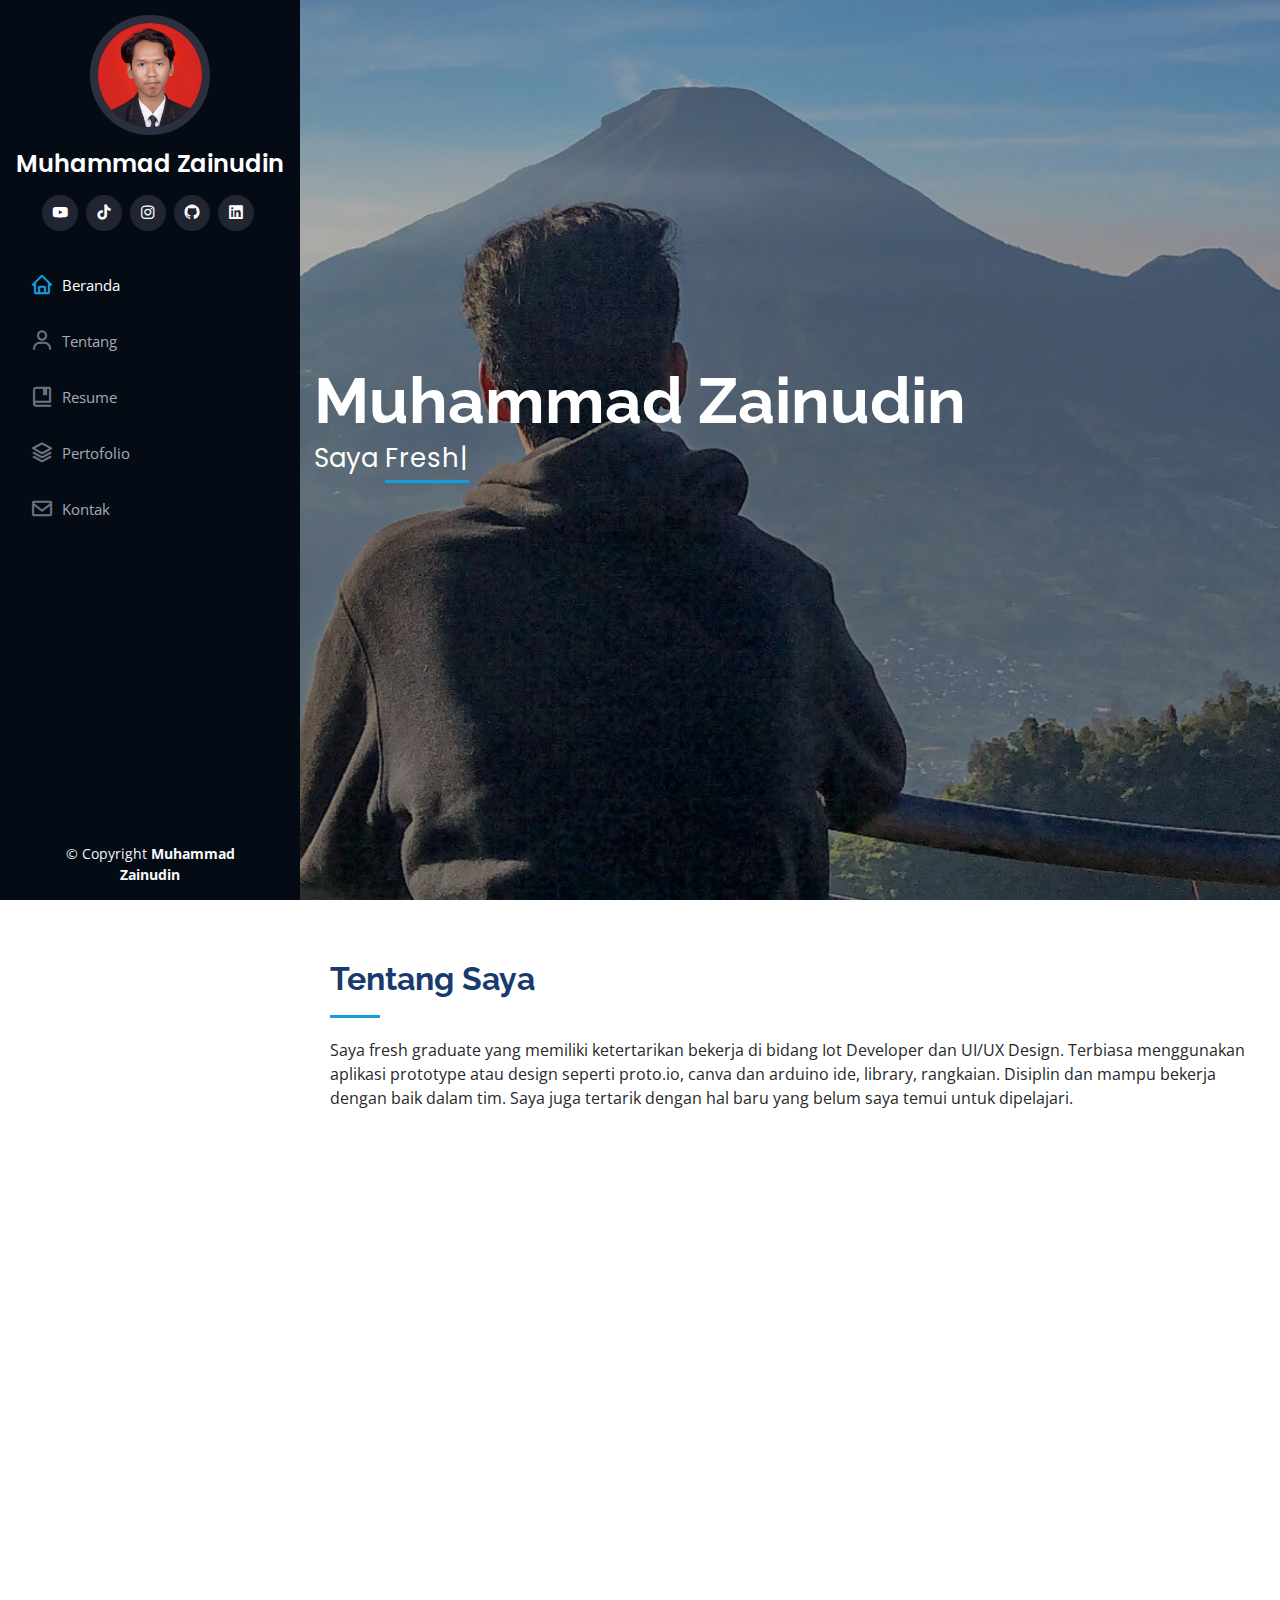
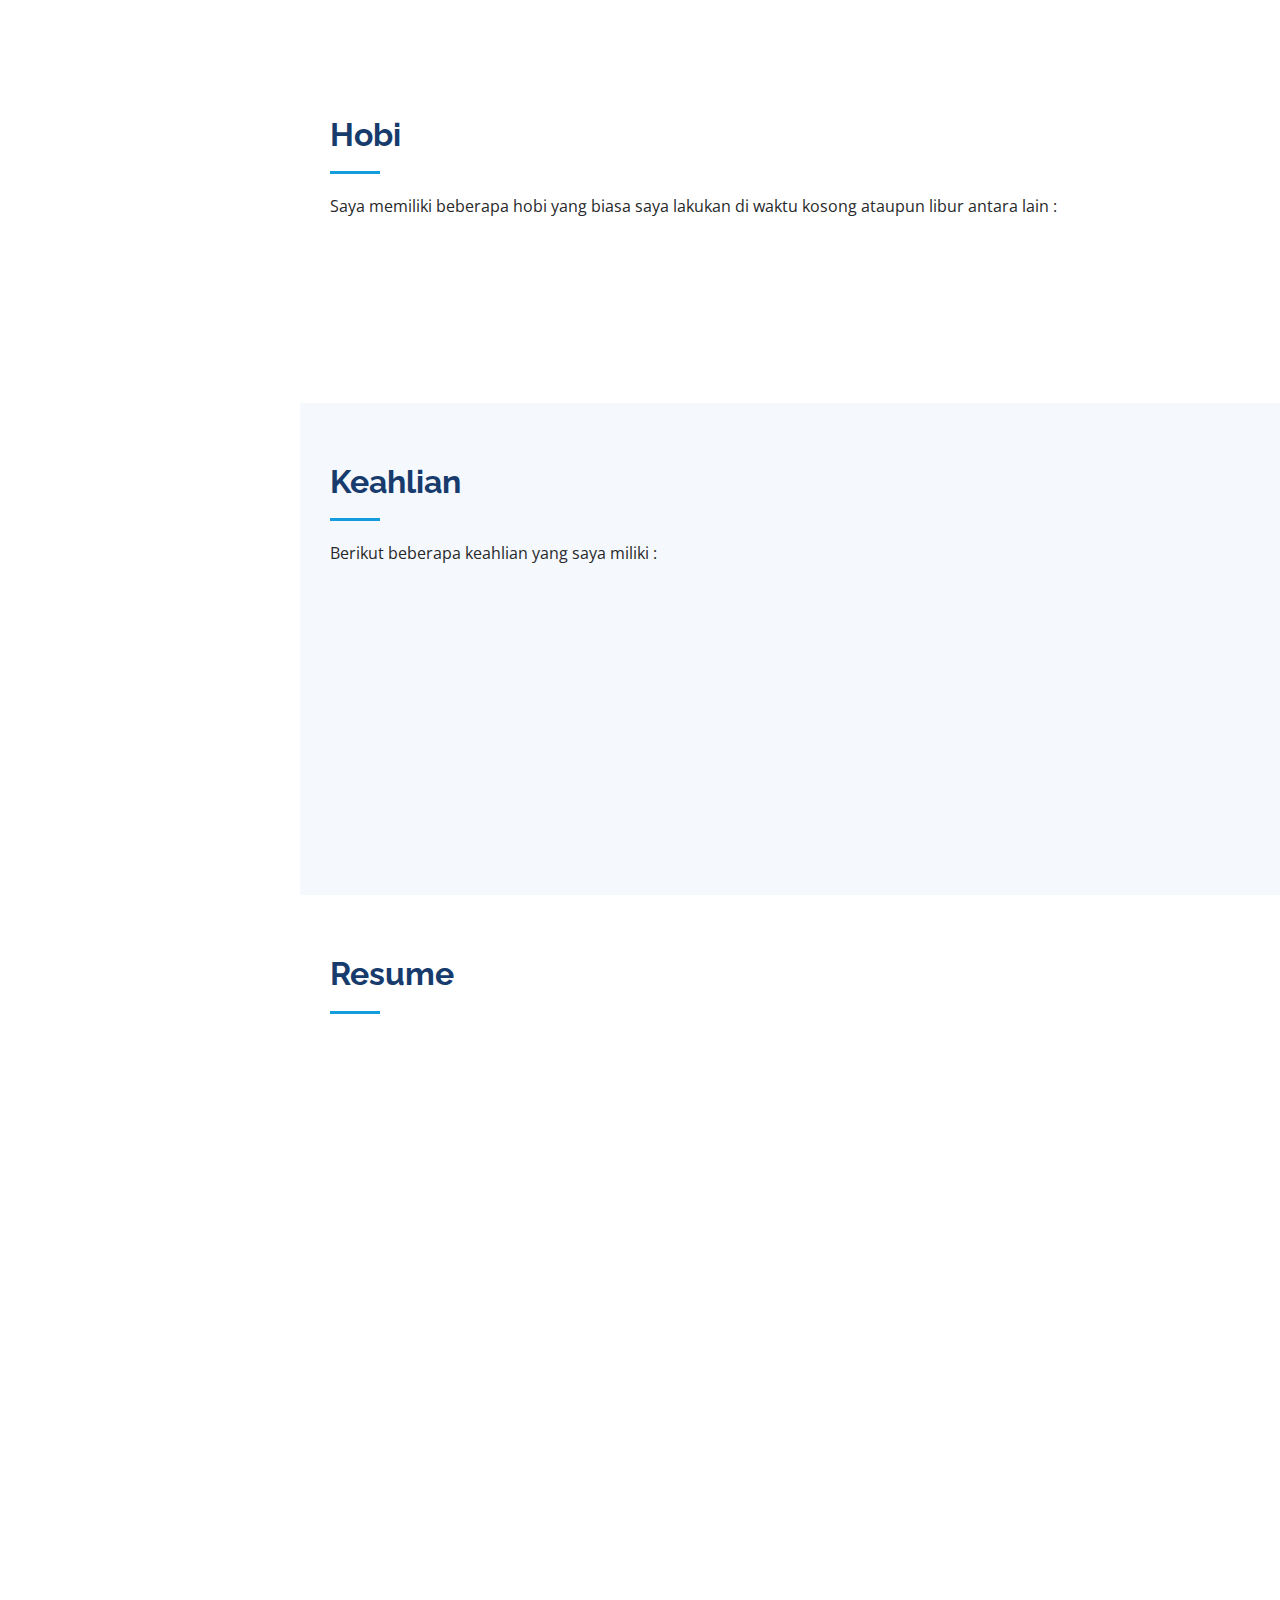
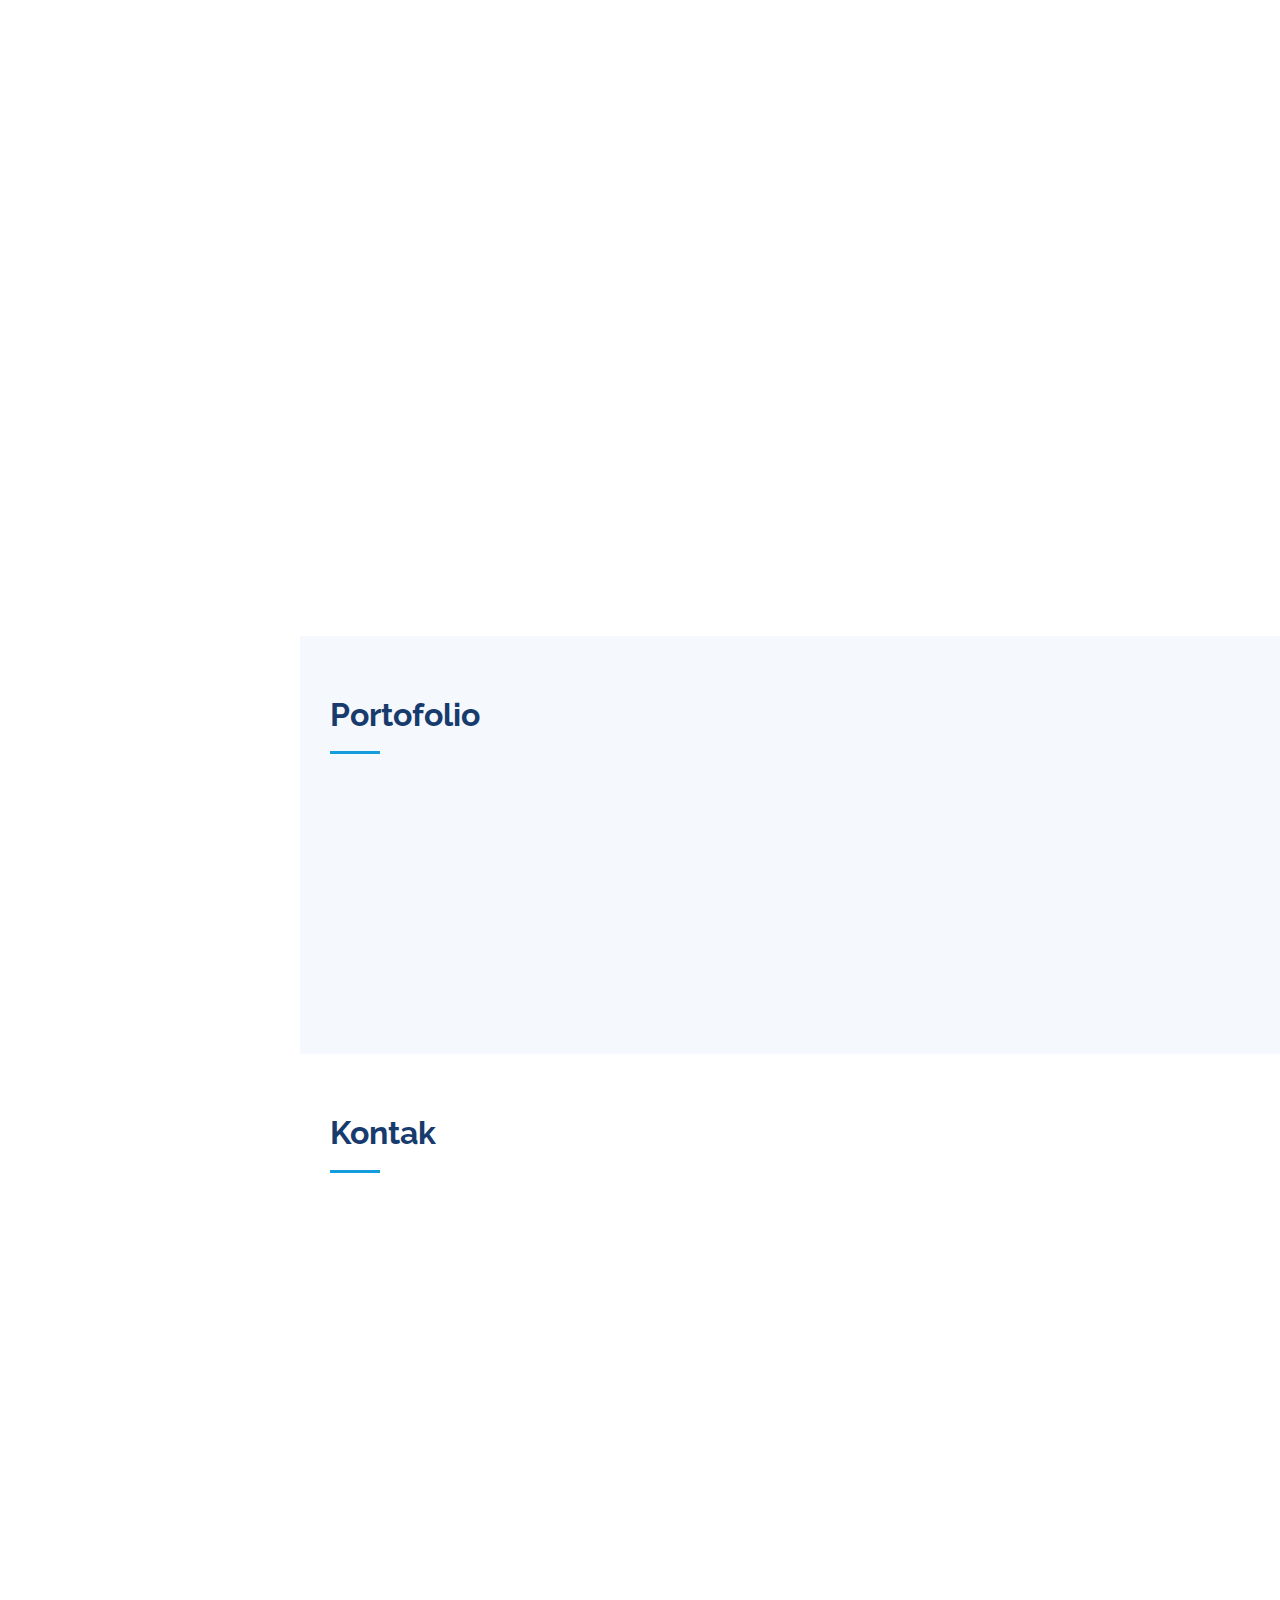
==== index.html @ f5af0e7b "Memperbaiki Typo" ====
<!DOCTYPE html>
<html lang="en">
  <head>
    <meta charset="utf-8" />
    <meta content="width=device-width, initial-scale=1.0" name="viewport" />

    <title>Curriculum Vitae</title>
    <meta content="" name="description" />
    <meta content="" name="keywords" />

    <!-- Favicons -->
    <link rel="shortcut icon" type=" assets/img/png " href=" assets/img/baru.png " style="max-height: 200px; max-width: 200px;"/>
    <link href="assets/img/baru.png" rel="baru" />

    <!-- Google Fonts -->
    <link href="https://fonts.googleapis.com/css?family=Open+Sans:300,300i,400,400i,600,600i,700,700i|Raleway:300,300i,400,400i,500,500i,600,600i,700,700i|Poppins:300,300i,400,400i,500,500i,600,600i,700,700i" rel="stylesheet" />

    <!-- Vendor CSS Files -->
    <link href="assets/vendor/aos/aos.css" rel="stylesheet" />
    <link href="assets/vendor/bootstrap/css/bootstrap.min.css" rel="stylesheet" />
    <link href="assets/vendor/bootstrap-icons/bootstrap-icons.css" rel="stylesheet" />
    <link href="assets/vendor/boxicons/css/boxicons.min.css" rel="stylesheet" />
    <link href="assets/vendor/glightbox/css/glightbox.min.css" rel="stylesheet" />
    <link href="assets/vendor/swiper/swiper-bundle.min.css" rel="stylesheet" />

    <!-- Template Main CSS File -->
    <link href="assets/css/style.css" rel="stylesheet" />

    <!-- =======================================================
  * Template Name: iPortfolio
  * Updated: Jul 27 2023 with Bootstrap v5.3.1
  * Template URL: https://bootstrapmade.com/iportfolio-bootstrap-portfolio-websites-template/
  * Author: BootstrapMade.com
  * License: https://bootstrapmade.com/license/
  ======================================================== -->
  </head>

  <body>
    <!-- ======= Mobile nav toggle button ======= -->
    <i class="bi bi-list mobile-nav-toggle d-xl-none"></i>

    <!-- ======= Header ======= -->
    <header id="header">
      <div class="d-flex flex-column">
        <div class="profile">
          <img src="assets/img/Pas.jpg" alt="" class="img-fluid rounded-circle" />
          <h1 class="text-light fs-4"><a href="index.html">Muhammad Zainudin</a></h1>
          <div class="social-links mt-3 text-center">
            <a href="https://www.youtube.com/NodiOfficial"class="youtube"><i class='bx bxl-youtube' ></i></a>
            <a href="https://www.tiktok.com/@zainudin_nd" class="tiktok"><i class='bx bxl-tiktok' ></i></a>
            <a href="https://www.instagram.com/muhzai322" class="instagram"><i class='bx bxl-instagram' ></i></a>
            <a href="https://www.github.com/zainudin322" class="github"><i class='bx bxl-github' ></i></a>
            <a href="https://www.linkedin.com/in/muhammad-zainudin-221974223" class="linkedin"><i class='bx bxl-linkedin-square'></i></a>
          </div>
        </div>

        <nav id="navbar" class="nav-menu navbar">
          <ul>
            <li>
              <a href="#hero" class="nav-link scrollto active"><i class="bx bx-home"></i> <span>Beranda</span></a>
            </li>
            <li>
              <a href="#about" class="nav-link scrollto"><i class="bx bx-user"></i> <span>Tentang</span></a>
            </li>
            <li>
              <a href="#resume" class="nav-link scrollto"><i class='bx bx-book-bookmark'></i> <span>Resume</span></a>
            </li>
            <li>
              <a href="#portfolio" class="nav-link scrollto"><i class='bx bx-layer'></i><span>Pertofolio</span></a>
            </li>
            <li>
              <a href="#contact" class="nav-link scrollto"><i class="bx bx-envelope"></i> <span>Kontak</span></a>
            </li>
          </ul>
        </nav>
        <!-- .nav-menu -->
      </div>
    </header>
    <!-- End Header -->

    <!-- ======= Hero Section ======= -->
    <section id="hero" class="d-flex flex-column justify-content-center align-items-center">
      <div class="hero-container" data-aos="fade-in">
        <h1>Muhammad Zainudin</h1>
        <p>Saya <span class="typed" data-typed-items="Fresh Graduate, Informatics Engineering, UI/UX Design, Front End Developer, IoT Developer"></span></p>
      </div>
    </section>
    <!-- End Hero -->

    <main id="main">
      <!-- ======= About Section ======= -->
      <section id="about" class="about">
        <div class="container">
          <div class="section-title">
            <h2>Tentang Saya</h2>
            <p class="justify">
              Saya fresh graduate yang memiliki ketertarikan bekerja di bidang Iot Developer dan UI/UX Design. Terbiasa menggunakan aplikasi prototype atau design seperti proto.io, canva dan arduino ide, library, rangkaian. Disiplin dan
              mampu bekerja dengan baik dalam tim. Saya juga tertarik dengan hal baru yang belum saya temui untuk dipelajari.
            </p>
          </div>

          <div class="row">
            <div class="col-lg-4" data-aos="fade-right">
              <img src="assets/img/Pas.jpg" class="img-fluid" alt="" />
            </div>
            <div class="col-lg-8 pt-4 pt-lg-0 content" data-aos="fade-left">
              <h3>Informatics Engineering</h3>
              <p class="justify">Berikut biodata diri singkat saya :</p>
              <div class="row">
                <div class="col-lg-s">
                  <ul>
                    <li><i class="bi bi-chevron-right"></i> <strong>Tanggal Lahir:</strong> <span>11 Maret 1999</span></li>
                    <li><i class="bi bi-chevron-right"></i> <strong>No. Hp:</strong> <span>081386716108</span></li>
                    <li><i class="bi bi-chevron-right"></i> <strong>Alamat:</strong> <span>Jl. Raya Narogong Kec Bantargebang</span></li>
                    <li><i class="bi bi-chevron-right"></i> <strong>Kota:</strong> <span>Kota Bekasi, Jawa Barat</span></li>
                  </ul>
                </div>
                <div class="col-lg-6">
                  <ul>
                    <li><i class="bi bi-chevron-right"></i> <strong>Umur:</strong> <span>24</span></li>
                    <li><i class="bi bi-chevron-right"></i> <strong>Pendidikan:</strong> <span>Teknik Informatika, S1</span></li>
                    <li><i class="bi bi-chevron-right"></i> <strong>Email:</strong> <span>zainudin655@gmail.com</span></li>
                    <li><i class="bi bi-chevron-right"></i> <strong>Status:</strong> <span>Lajang</span></li>
                  </ul>
                </div>
              </div>
            </div>
          </div>
        </div>
      </section>
      <!-- End About Section -->

      <!-- ======= Hobi Section ======= -->
      <section id="facts" class="facts">
        <div class="container">
          <div class="section-title">
            <h2 class="justify">Hobi</h2>
            <p>Saya memiliki beberapa hobi yang biasa saya lakukan di waktu kosong ataupun libur antara lain :</p>
          </div>

          <div class="row no-gutters">
            <div class="col-lg-3 col-md-6 d-md-flex align-items-md-stretch" data-aos="fade-up">
              <div class="count-box">
                <i class="bi bi-brightness-alt-high"></i>
                <p class="fs-4"><strong>Traveling</strong></p>
              </div>
            </div>

            <div class="col-lg-3 col-md-6 d-md-flex align-items-md-stretch" data-aos="fade-up">
              <div class="count-box">
                <i class="bi bi-camera"></i>
                <p class="fs-4"><strong>Photograpy</strong></p>
              </div>
            </div>

            <div class="col-lg-3 col-md-6 d-md-flex align-items-md-stretch" data-aos="fade-up">
              <div class="count-box">
                <i class="bi bi-controller"></i>
                <p class="fs-4"><strong>Gamers</strong></p>
              </div>
            </div>

            <div class="col-lg-3 col-md-6 d-md-flex align-items-md-stretch" data-aos="fade-up">
              <div class="count-box">
                <i class="bi bi-pc-display"></i>
                <p class="fs-5"><strong>Content Creator</strong></p>
              </div>
            </div>
          </div>
        </div>
      </section>
      <!-- End Facts Section -->

      <!-- ======= Skills Section ======= -->
      <section id="skills" class="skills section-bg">
        <div class="container">
          <div class="section-title">
            <h2>Keahlian</h2>
            <p>Berikut beberapa keahlian yang saya miliki :</p>
          </div>

          <div class="row skills-content">
            <div class="col-lg-6" data-aos="fade-up">
              <div class="progress">
                <span class="skill">UI/UX Design <i class="val">70%</i></span>
                <div class="progress-bar-wrap">
                  <div class="progress-bar" role="progressbar" aria-valuenow="70" aria-valuemin="0" aria-valuemax="100"></div>
                </div>
              </div>

              <div class="progress">
                <span class="skill">Front End Developer <i class="val">70%</i></span>
                <div class="progress-bar-wrap">
                  <div class="progress-bar" role="progressbar" aria-valuenow="70" aria-valuemin="0" aria-valuemax="100"></div>
                </div>
              </div>

              <div class="progress">
                <span class="skill">IoT Developer <i class="val">75%</i></span>
                <div class="progress-bar-wrap">
                  <div class="progress-bar" role="progressbar" aria-valuenow="75" aria-valuemin="0" aria-valuemax="100"></div>
                </div>
              </div>
              <div class="progress">
                <span class="skill">Git/Github <i class="val">45%</i></span>
                <div class="progress-bar-wrap">
                  <div class="progress-bar" role="progressbar" aria-valuenow="45" aria-valuemin="0" aria-valuemax="100"></div>
                </div>
              </div>
            </div>

            <div class="col-lg-6" data-aos="fade-up" data-aos-delay="100">
              <div class="progress">
                <span class="skill">Video Editor (Kinemaster) <i class="val">100%</i></span>
                <div class="progress-bar-wrap">
                  <div class="progress-bar" role="progressbar" aria-valuenow="100" aria-valuemin="0" aria-valuemax="100"></div>
                </div>
              </div>

              <div class="progress">
                <span class="skill">Editor Foto (Pixellab, Canva) <i class="val">85%</i></span>
                <div class="progress-bar-wrap">
                  <div class="progress-bar" role="progressbar" aria-valuenow="85" aria-valuemin="0" aria-valuemax="100"></div>
                </div>
              </div>

              <div class="progress">
                <span class="skill">Microsoft Word <i class="val">90%</i></span>
                <div class="progress-bar-wrap">
                  <div class="progress-bar" role="progressbar" aria-valuenow="90" aria-valuemin="0" aria-valuemax="100"></div>
                </div>
              </div>
            </div>
          </div>
        </div>
      </section>
      <!-- End Skills Section -->

      <!-- ======= Resume Section ======= -->
      <section id="resume" class="resume">
        <div class="container">
          <div class="section-title">
            <h2>Resume</h2>
          </div>

          <div class="row">
            <div class="col-lg-6" data-aos="fade-up">
              <h3 class="resume-title">Ringkasan</h3>
              <div class="resume-item pb-0">
                <h4>Muhammad Zainudin</h4>
                <p class="justify">Saya Adalah seorang Fresh Graduate lulusan tahun 2023 yang memiliki minat memiliki karir di bidang IT dan saya adalah seorang yang cepat beradaptasi pada lingkungan baru.</p>
                <ul>
                  <li>Bantargebang, Kota Bekasi</li>
                  <li>081386716108</li>
                  <li>zainudin655@gmail.com & muhzai322@gmail.com</li>
                </ul>
              </div>

              <h3 class="resume-title">Pendidikan</h3>
              <div class="resume-item">
                <h4>Universitas Bina Insani</h4>
                <h5>2018 - 2023</h5>
                <p><em>Teknik Informatika</em></p>
                <p>Gpa. 3.15 dari 4.0</p>
              </div>
              <div class="resume-item">
                <h4>SMKN 2 Kota Bekasi</h4>
                <h5>2015 - 2018</h5>
                <p><em>Teknik Sepeda Motor</em></p>
                <p>Gpa. 7.5 dari 100</p>
              </div>
            </div>
            <div class="col-lg-6" data-aos="fade-up" data-aos-delay="100">
              <h3 class="resume-title">Pengalaman Internship</h3>
              <div class="resume-item">
                <h4>Front End Developer</h4>
                <h5>2021 - 2022</h5>
                <p><em>PT. Jasa Marga (Persero) Tbk. </em></p>
                <ul>
                  <li>Mengembangkan dan memperbaiki user interface halaman web.</li>
                  <li>Mengoptimalkan kode berbasis HTML dan CSS untuk performansi maksimal.</li>
                  <li>Membuat interaksi antar halaman.</li>
                  <li>Membuat konten digital yang responsif</li>
                  <li>Melakukan penyimpanan data menggunakan github.</li>
                </ul>
              </div>

              <h3 class="resume-title">Pengalaman Projek</h3>
              <div class="resume-item">
                <h4>IOT Developer</h4>
                <h5>2020 - 2022</h5>
                <p><em>Universitas Bina Insani </em></p>
                <ul>
                  <li>Membuat perancangan monitoring suhu dengan sensor suhu.</li>
                  <li>Membuat perancangan tempat sampah pintar dengan aplikasi blynk.</li>
                  <li>Membuat perancangan smart akuarium untuk budidaya hewan reptile kura-kura.</li>
                </ul>
              </div>
              <div class="resume-item">
                <h4>UI/UX Designer</h4>
                <h5>2019 - 2020</h5>
                <p><em>Universitas Bina Insani </em></p>
                <ul>
                  <li>Membuat perancangan user interface aplikasi online shop.</li>
                  <li>Membuat perancangan user interface sebuah aplikasi edukasi pengenalan nama-nama hewan.</li>
                  <li>Membuat perancangan user interface sebuah aplikasi rental mobil.</li>
                </ul>
              </div>
            </div>
          </div>
        </div>
      </section>
      <!-- End Resume Section -->

      <!-- ======= Portfolio Section ======= -->
      <section id="portfolio" class="portfolio section-bg">
        <div class="container">
          <div class="section-title">
            <h2>Portofolio</h2>
          </div>

          <div class="row" data-aos="fade-up">
            <div class="col-lg-12 d-flex justify-content-center"></div>
          </div>

          <div class="row portfolio-container" data-aos="fade-up" data-aos-delay="100">
            <div class="col-lg-4 col-md-6 portfolio-item filter-app">
              <div class="portfolio-wrap">
                <img src="assets/img/project/1.png" class="img-fluid" alt="" />
                <div class="portfolio-links">
                  <a href="assets/img/project/1.png" data-gallery="portfolioGallery" class="portfolio-lightbox" title="Merancang user interface menggunakan framework laravel"><i class='bx bx-fullscreen'></i></a>
                  <a href="forms/portofolio.html" title="Selengkapnya"><i class="bx bx-link"></i></a>
                </div>
              </div>
            </div>

            <div class="col-lg-4 col-md-6 portfolio-item filter-web">
              <div class="portfolio-wrap">
                <img src="assets/img/project/rent.png" class="img-fluid" alt="" />
                <div class="portfolio-links">
                  <a href="assets/img/project/rent.png" data-gallery="portfolioGallery" class="portfolio-lightbox" title="Perancangan User Interface Web Rental Kendaraan. Disarankan akses menggunakan Laptop/Pc anda."><i class='bx bx-fullscreen'></i></a>
                  <a href="forms/portofolio2.html" title="Selengkapnya"><i class="bx bx-link"></i></a>
                </div>
              </div>
            </div>

            <div class="col-lg-4 col-md-6 portfolio-item filter-app">
              <div class="portfolio-wrap">
                <img src="assets/img/project/3.png" class="img-fluid" alt="" />
                <div class="portfolio-links">
                  <a href="assets/img/project/3.png"  data-gallery="portfolioGallery" class="portfolio-lightbox" title="Perancangan smart akuarium untuk budidaya kura-kura."><i class='bx bx-fullscreen'></i></a>
                  <a href="forms/portofolio3.html" title="Selengkapnya"><i class="bx bx-link"></i></a>
                </div>
              </div>
            </div>

          </div>
        </div>
      </section>
      <!-- End Portfolio Section -->

      <!-- ======= Contact Section ======= -->
      <section id="contact" class="contact">
        <div class="container">
          <div class="section-title">
            <h2>Kontak</h2>
          </div>

          <div class="row" data-aos="fade-in">
            <div class="col-lg-5 d-flex align-items-stretch">
              <div class="info">
                <div class="address">
                  <i class="bi bi-geo-alt"></i>
                  <h4>Alamat :</h4>
                  <p>Jl Raya Narogong Km 11 Kecamatan Bantargebang</p>
                </div>

                <div class="email">
                  <i class="bi bi-envelope-at"></i>
                  <h4>Email :</h4>
                  <p>zainudin655@gmail.com & muhzai322@gmail.com</p>
                </div>

                <div class="phone">
                  <i class="bi bi-whatsapp"></i>
                  <h4>Whatsapp :</h4>
                  <p>081386716108</p>
                </div>

                <iframe src="https://www.google.com/maps/embed?pb=!1m14!1m12!1m3!1d598.0527457048101!2d106.98289165598086!3d-6.326151008179774!2m3!1f0!2f0!3f0!3m2!1i1024!2i768!4f13.1!5e0!3m2!1sen!2sin!4v1691209949650!5m2!1sen!2sin"
                  frameborder="0"
                  style="border: 0; width: 100%; height: 290px"
                  allowfullscreen
                ></iframe>
              </div>
            </div>

            <div class="col-lg-7 mt-5 mt-lg-0 d-flex align-items-stretch">
                 
                    <div class="col">
                      <!--alert-->
                      <div class="alert alert-success alert-dismissible fade show d-none my-alert" role="alert">
                        <strong>Terimakasih!</strong> Pesan anda sudah berhasil dikirim.
                        <button type="button" class="btn-close" data-bs-dismiss="alert" aria-label="Close"></button>
                      </div>
              <form action="forms/contact.php" method="post" role="form" class="php-email-form" name="cv-kontak">
                <div class="row">
                  <div class="form-group">
                    <label for="name" class="form-label">Nama Lengkap</label>
                    <input type="text" class="form-control" id="name" aria-describedby="name" name="nama" autocomplete="off" required oninvalid="this.setCustomValidity('Masukkan nama terlebih dahulu!')" oninput="this.setCustomValidity('')" />
                  </div>
                </div>
                <div class="form-group">
                    <label for="email" class="form-label">Email</label>
                    <input
                      type="email"
                      class="form-control"
                      id="email"
                      aria-describedby="email"
                      name="email"
                      autocomplete="off"
                      required
                      oninvalid="this.setCustomValidity('Masukkan alamat email terlebih dahulu!')"
                      oninput="this.setCustomValidity('')"
                    />
                </div>
                <div class="form-group">
                    <label for="pesan" class="form-label">Pesan</label>
                    <textarea class="form-control" id="pesan" rows="3" name="pesan" required oninvalid="this.setCustomValidity('Sampaikan pesan atau saran anda')" oninput="this.setCustomValidity('')"></textarea>
                  </div>
                  <button type="submit" class="btn btn-primary btn-kirim">Kirim</button>
                  <button class="btn btn-primary btn-load d-none" type="button" disabled>
                    <span class="spinner-grow spinner-grow-sm" role="status" aria-hidden="true"></span>
                    Loading...
                  </button>
              </form>
            </div>
        </div>
      </div>
    </div>
            </div>
          </div>
        </div>
      </section>
      <!-- End Contact Section -->
    </main>
    <!-- End #main -->

    <!-- ======= Footer ======= -->
    <footer id="footer">
      <div class="container">
        <div class="copyright">
          &copy; Copyright <strong><span class="fs-9"> <a href="https://www.canva.com/design/DAFdpXC5weo/4DCiro9q62tIrYrpuPxmnA/view?utm_content=DAFdpXC5weo&utm_campaign=designshare&utm_medium=link&utm_source=publishsharelink" class="fs-9 text-light">Muhammad Zainudin</span></strong></a>
        </div>
        <!-- <div class="credits"> -->
          <!-- All the links in the footer should remain intact. -->
          <!-- You can delete the links only if you purchased the pro version. -->
          <!-- Licensing information: https://bootstrapmade.com/license/ -->
          <!-- Purchase the pro version with working PHP/AJAX contact form: https://bootstrapmade.com/iportfolio-bootstrap-portfolio-websites-template/ -->
          <!-- Designed by <a href="https://bootstrapmade.com/">BootstrapMade</a> -->
        <!-- </div> -->
      </div>
    </footer>
    <!-- End  Footer -->

    <a href="#" class="back-to-top d-flex align-items-center justify-content-center"><i class="bi bi-arrow-up-short"></i></a>

    <!-- Vendor JS Files -->
    <script src="assets/vendor/purecounter/purecounter_vanilla.js"></script>
    <script src="assets/vendor/aos/aos.js"></script>
    <script src="assets/vendor/bootstrap/js/bootstrap.bundle.min.js"></script>
    <script src="assets/vendor/glightbox/js/glightbox.min.js"></script>
    <script src="assets/vendor/isotope-layout/isotope.pkgd.min.js"></script>
    <script src="assets/vendor/swiper/swiper-bundle.min.js"></script>
    <script src="assets/vendor/typed.js/typed.umd.js"></script>
    <script src="assets/vendor/waypoints/noframework.waypoints.js"></script>
    <script src="assets/vendor/php-email-form/validate.js"></script>

    <!-- Template Main JS File -->
    <script src="assets/js/main.js"></script>
    <script>
        const scriptURL = "https://script.google.com/macros/s/AKfycbzqIqTrZ6WGai03H6PgcNuTxTUgpihDpeIslKnbEe76jfgPwzJYRkXsAcERCpUcO5veZQ/exec";
        const form = document.forms["cv-kontak"];
        const btnKirim = document.querySelector(".btn-kirim");
        const btnLoad = document.querySelector(".btn-load");
        const myAlert = document.querySelector(".my-alert");
  
        form.addEventListener("submit", (e) => {
          e.preventDefault();
          // ketika tombol submit diklik
          // tampilkan tombol loading, tombol submit hilang
          btnLoad.classList.toggle("d-none");
          btnKirim.classList.toggle("d-none");
          fetch(scriptURL, { method: "POST", body: new FormData(form) })
            .then((response) => {
              // ketika tombol submit diklik
              // tampilkan tombol submit, tombol loading hilang
              btnLoad.classList.toggle("d-none");
              btnKirim.classList.toggle("d-none");
              //tampilkan alert
              myAlert.classList.toggle("d-none");
              // reset formnya
              form.reset();
              console.log("Success!", response);
            })
            .catch((error) => console.error("Error!", error.message));
        });
      </script>
  </body>
</html>
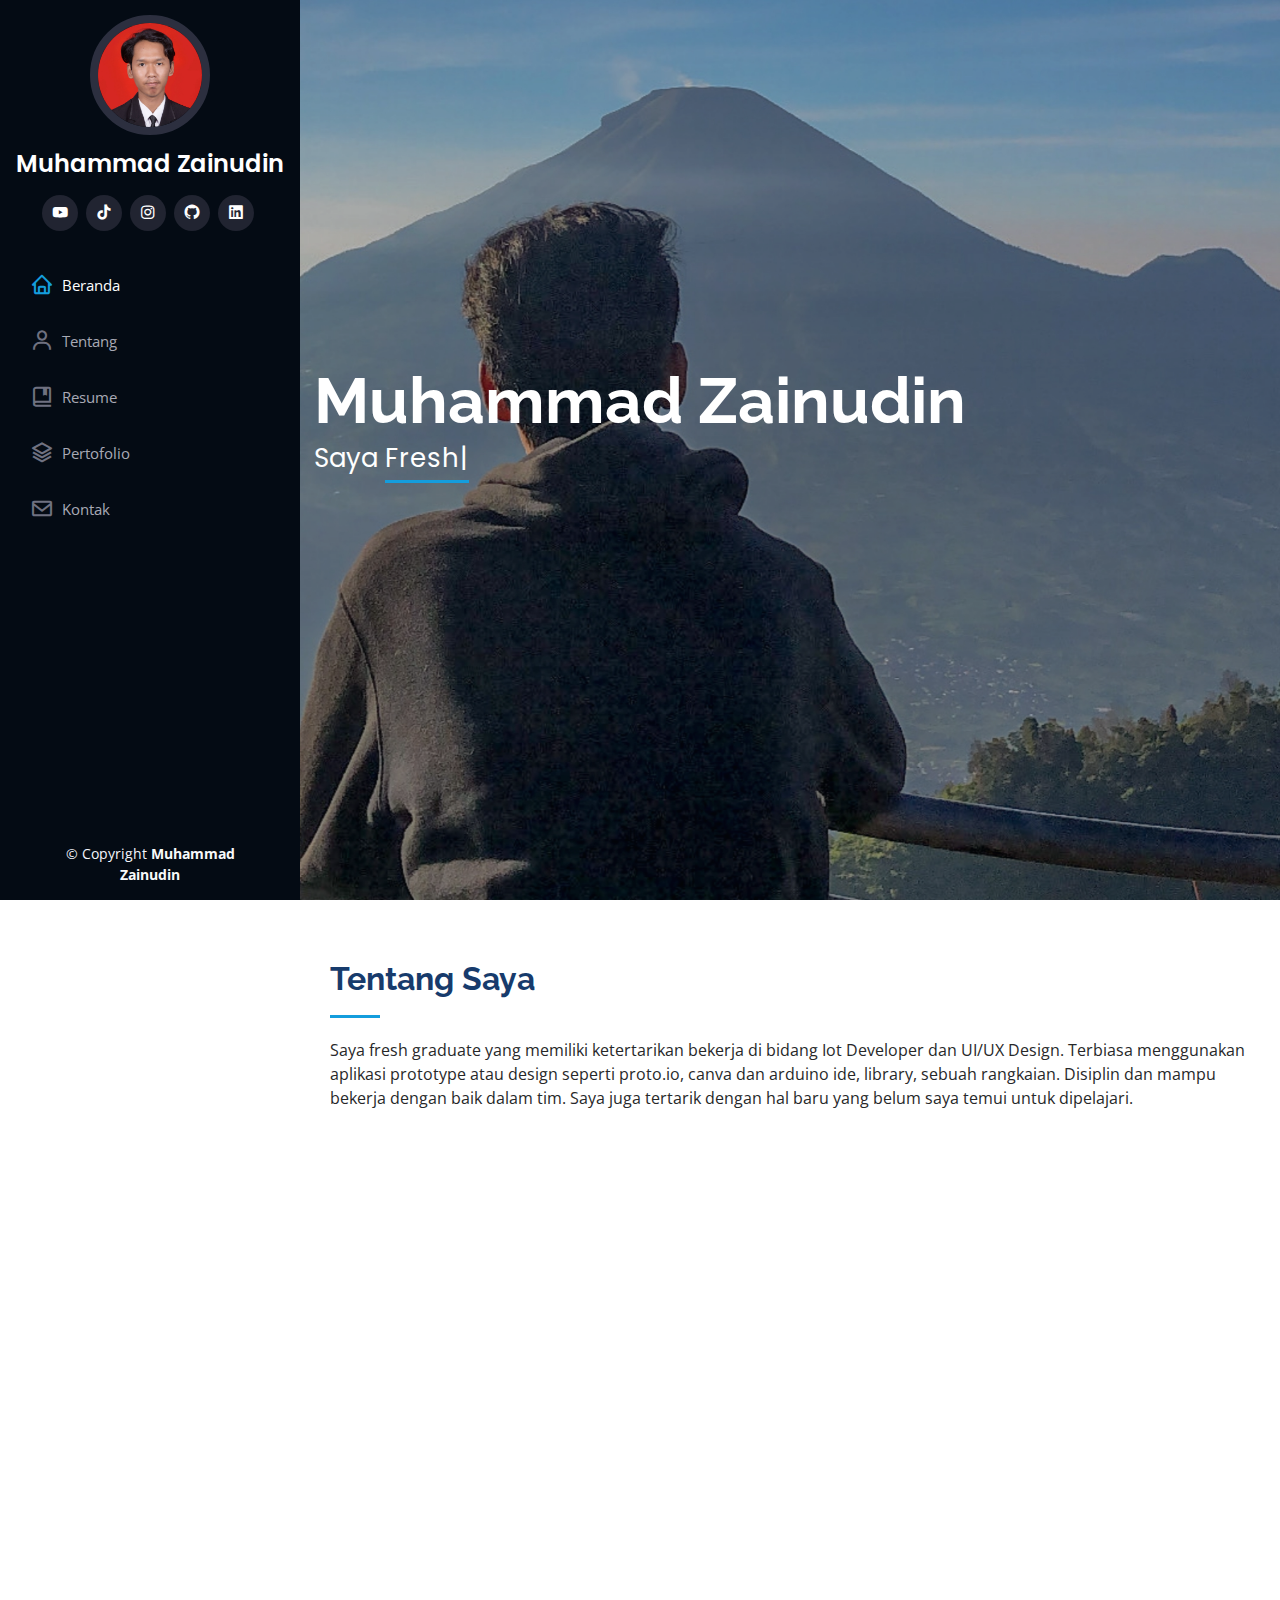
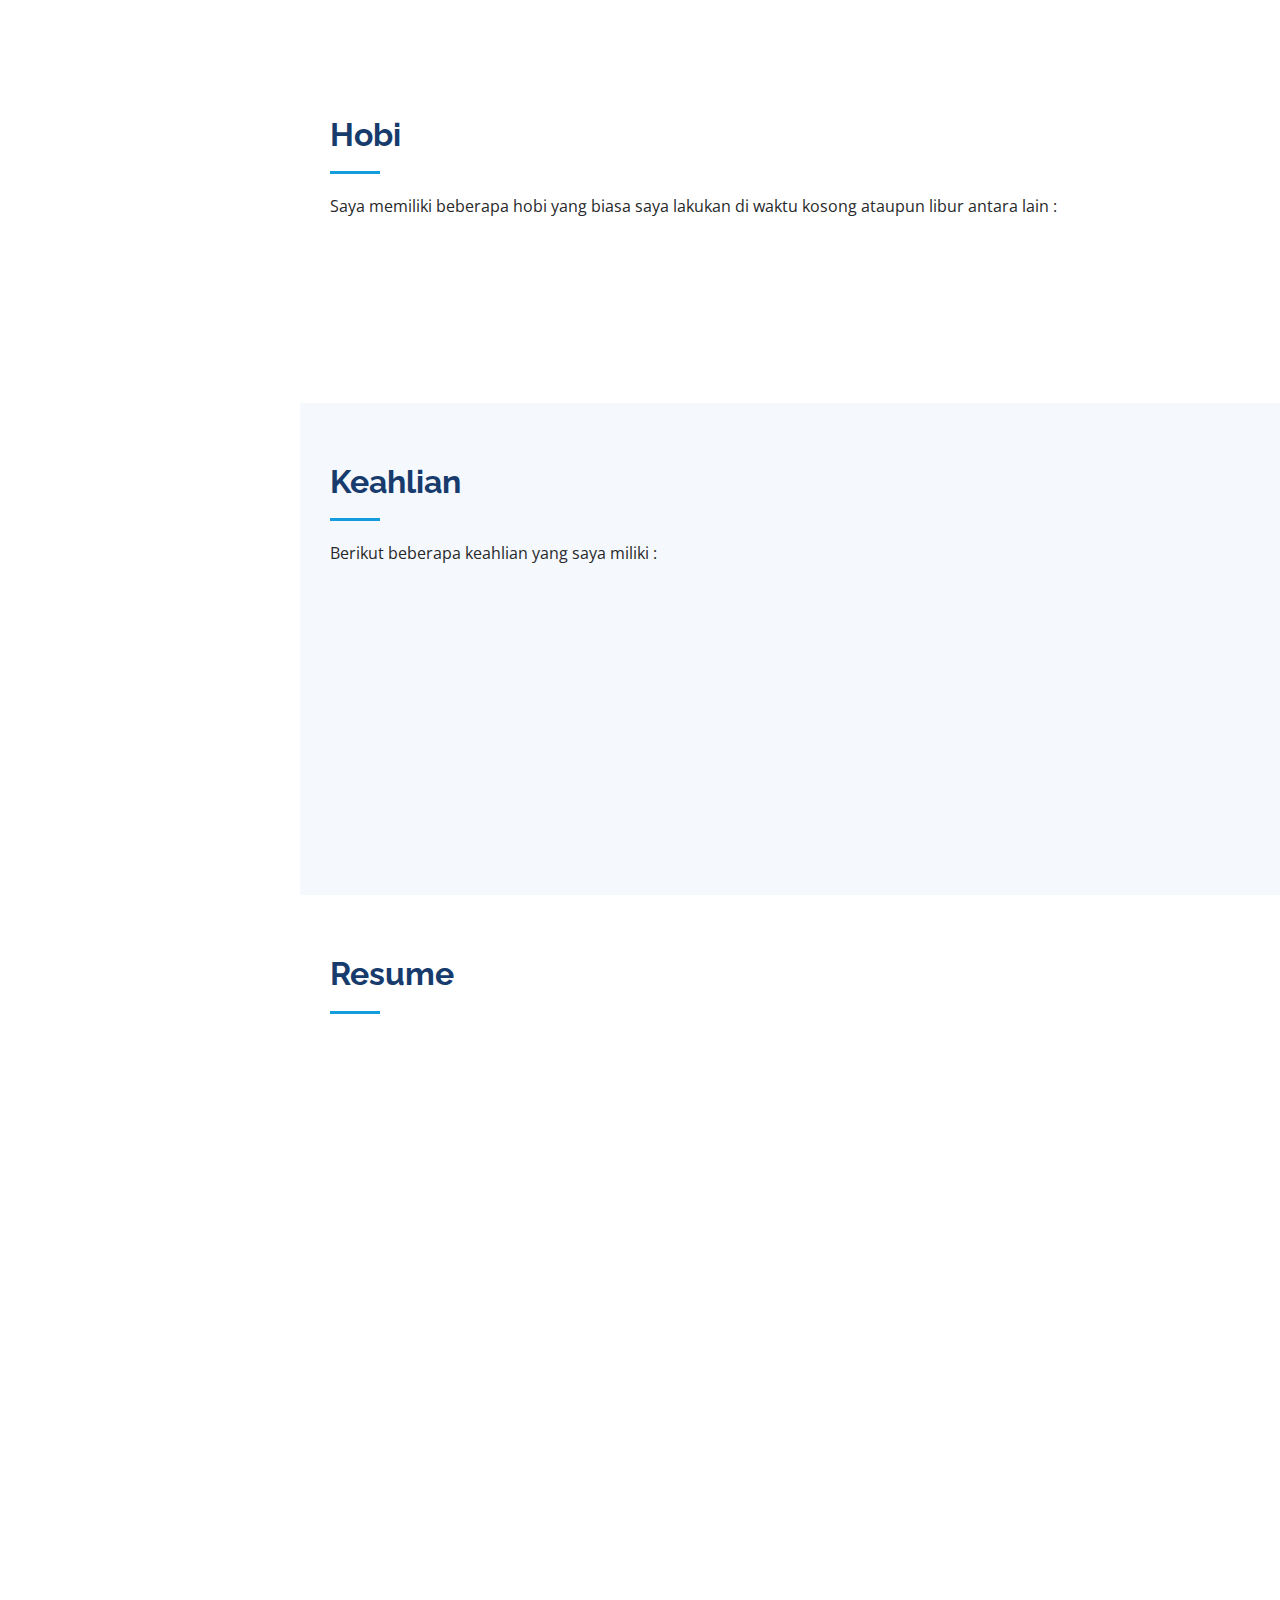
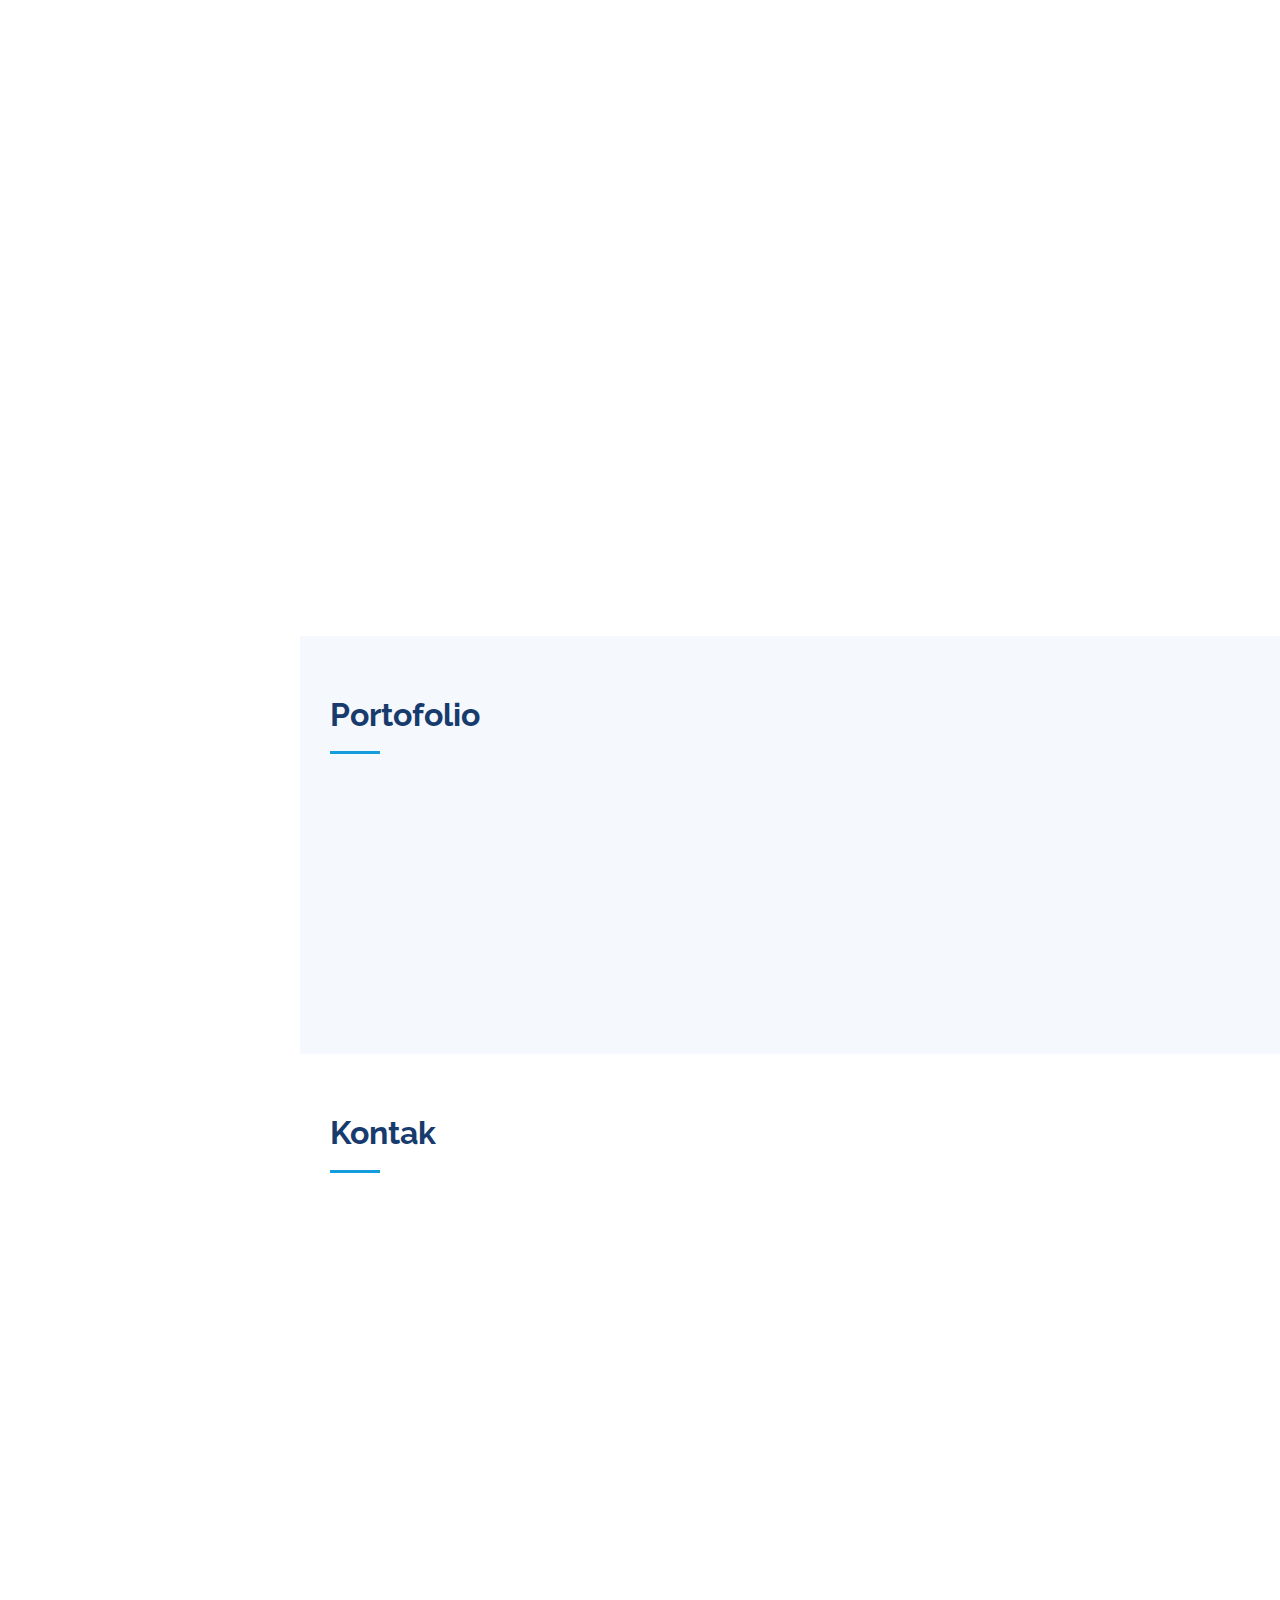
==== commit 54954615: "Perbaiki Tampilan" ====
--- a/index.html
+++ b/index.html
@@ -94,7 +94,7 @@
           <div class="section-title">
             <h2>Tentang Saya</h2>
             <p class="justify">
-              Saya fresh graduate yang memiliki ketertarikan bekerja di bidang Iot Developer dan UI/UX Design. Terbiasa menggunakan aplikasi prototype atau design seperti proto.io, canva dan arduino ide, library, rangkaian. Disiplin dan
+              Saya fresh graduate yang memiliki ketertarikan bekerja di bidang Iot Developer dan UI/UX Design. Terbiasa menggunakan aplikasi prototype atau design seperti proto.io, canva dan arduino ide, library, sebuah rangkaian. Disiplin dan
               mampu bekerja dengan baik dalam tim. Saya juga tertarik dengan hal baru yang belum saya temui untuk dipelajari.
             </p>
           </div>
@@ -329,7 +329,7 @@
                 <img src="assets/img/project/1.png" class="img-fluid" alt="" />
                 <div class="portfolio-links">
                   <a href="assets/img/project/1.png" data-gallery="portfolioGallery" class="portfolio-lightbox" title="Merancang user interface menggunakan framework laravel"><i class='bx bx-fullscreen'></i></a>
-                  <a href="forms/portofolio.html" title="Selengkapnya"><i class="bx bx-link"></i></a>
+                  <a href="forms/portofolio.html" title="Selengkapnya"><i class="bx bx-show-alt"></i></a>
                 </div>
               </div>
             </div>
@@ -339,7 +339,8 @@
                 <img src="assets/img/project/rent.png" class="img-fluid" alt="" />
                 <div class="portfolio-links">
                   <a href="assets/img/project/rent.png" data-gallery="portfolioGallery" class="portfolio-lightbox" title="Perancangan User Interface Web Rental Kendaraan. Disarankan akses menggunakan Laptop/Pc anda."><i class='bx bx-fullscreen'></i></a>
-                  <a href="forms/portofolio2.html" title="Selengkapnya"><i class="bx bx-link"></i></a>
+                  <a href="forms/portofolio2.html" title="Selengkapnya"><i class='bx bx-show-alt'></i></a>
+                  <a href="https://autorent1.000webhostapp.com/" title="Kunjungi Tautan"><i class="bx bx-link"></i></a>
                 </div>
               </div>
             </div>
@@ -349,7 +350,7 @@
                 <img src="assets/img/project/3.png" class="img-fluid" alt="" />
                 <div class="portfolio-links">
                   <a href="assets/img/project/3.png"  data-gallery="portfolioGallery" class="portfolio-lightbox" title="Perancangan smart akuarium untuk budidaya kura-kura."><i class='bx bx-fullscreen'></i></a>
-                  <a href="forms/portofolio3.html" title="Selengkapnya"><i class="bx bx-link"></i></a>
+                  <a href="forms/portofolio3.html" title="Selengkapnya"><i class="bx bx-show-alt"></i></a>
                 </div>
               </div>
             </div>
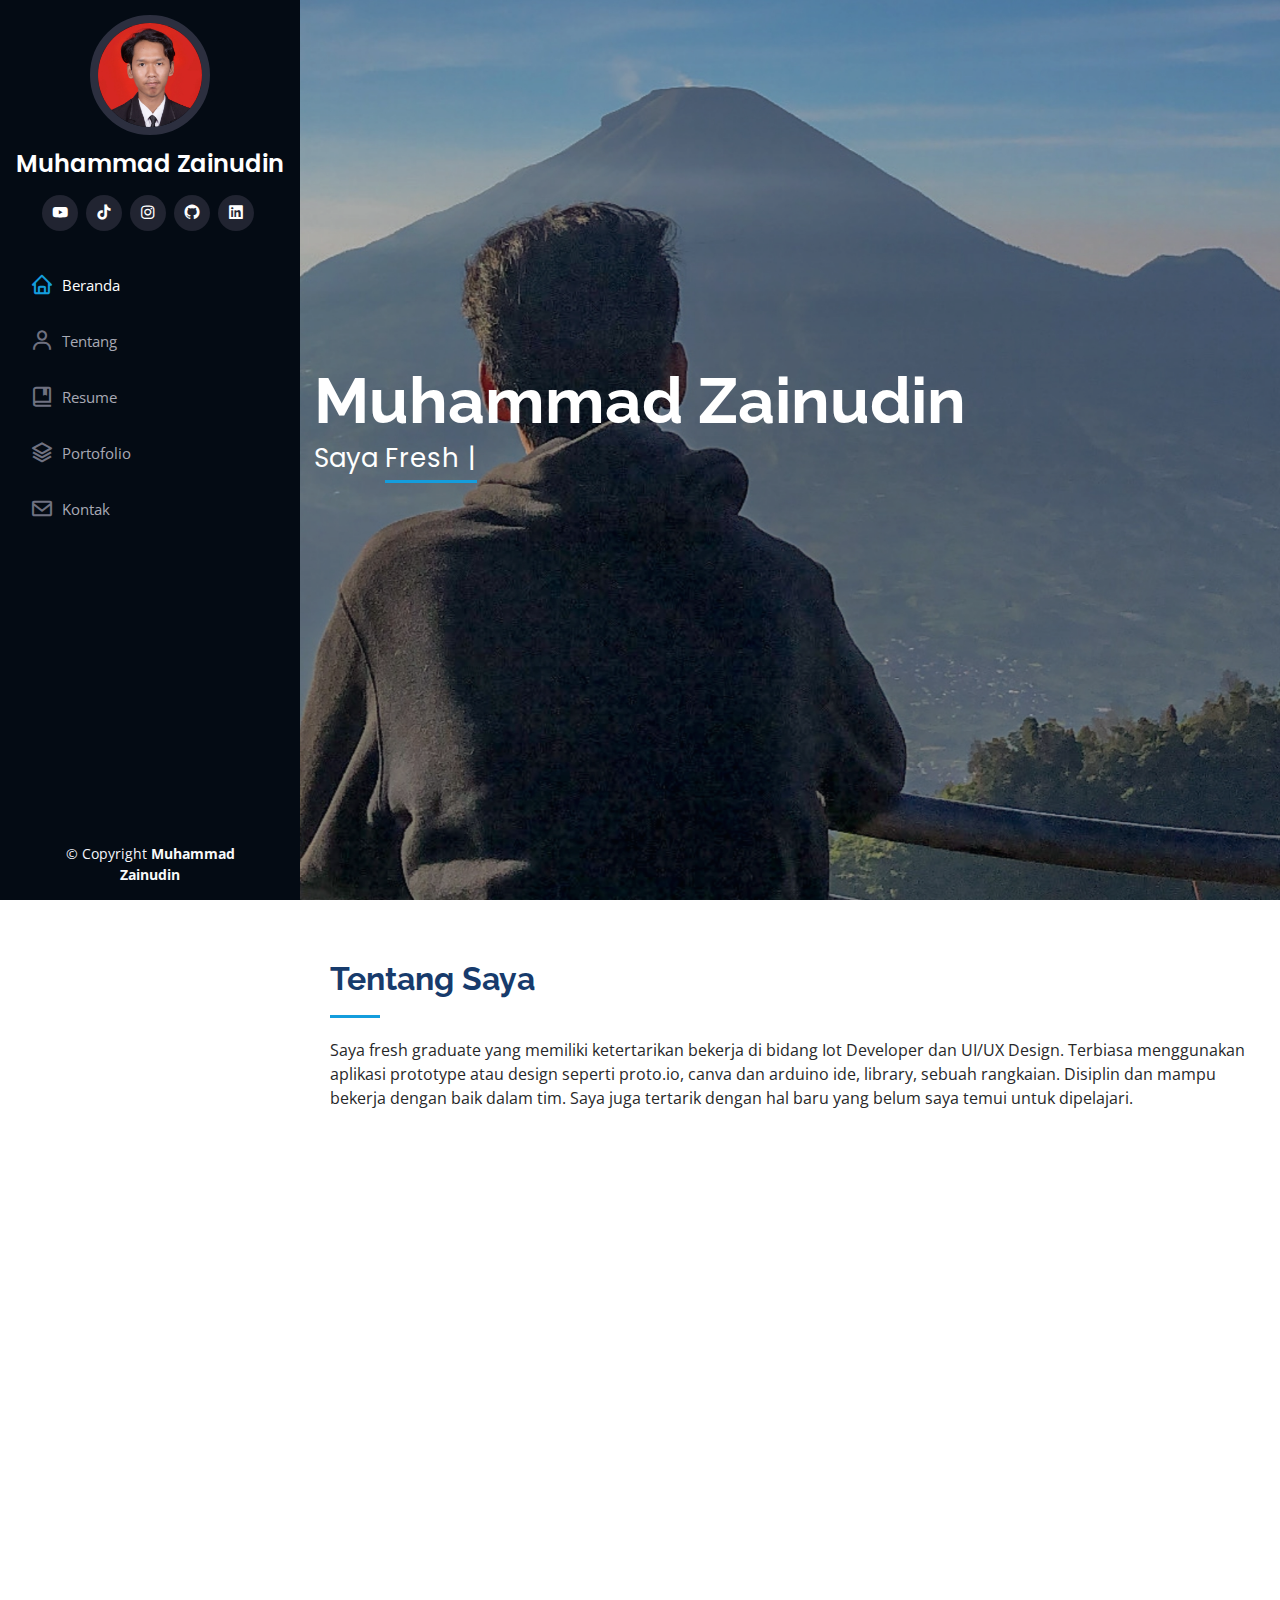
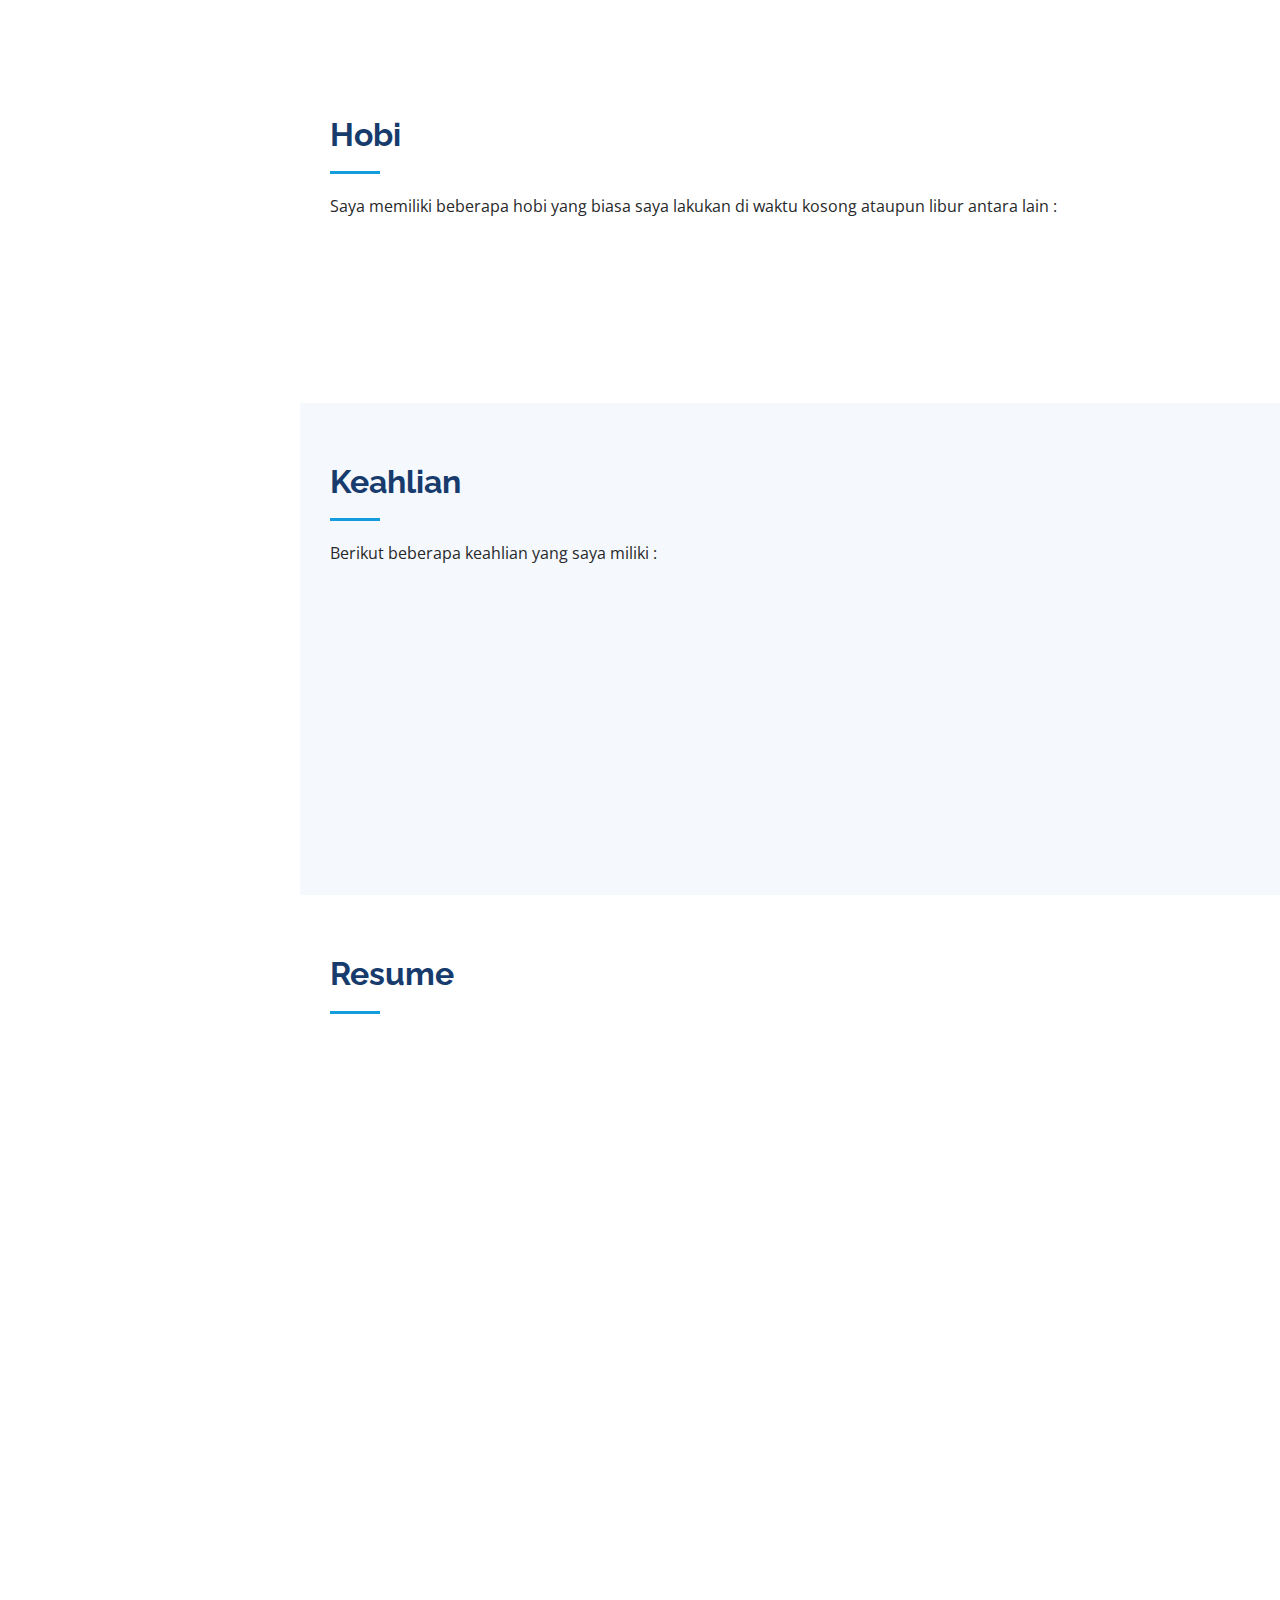
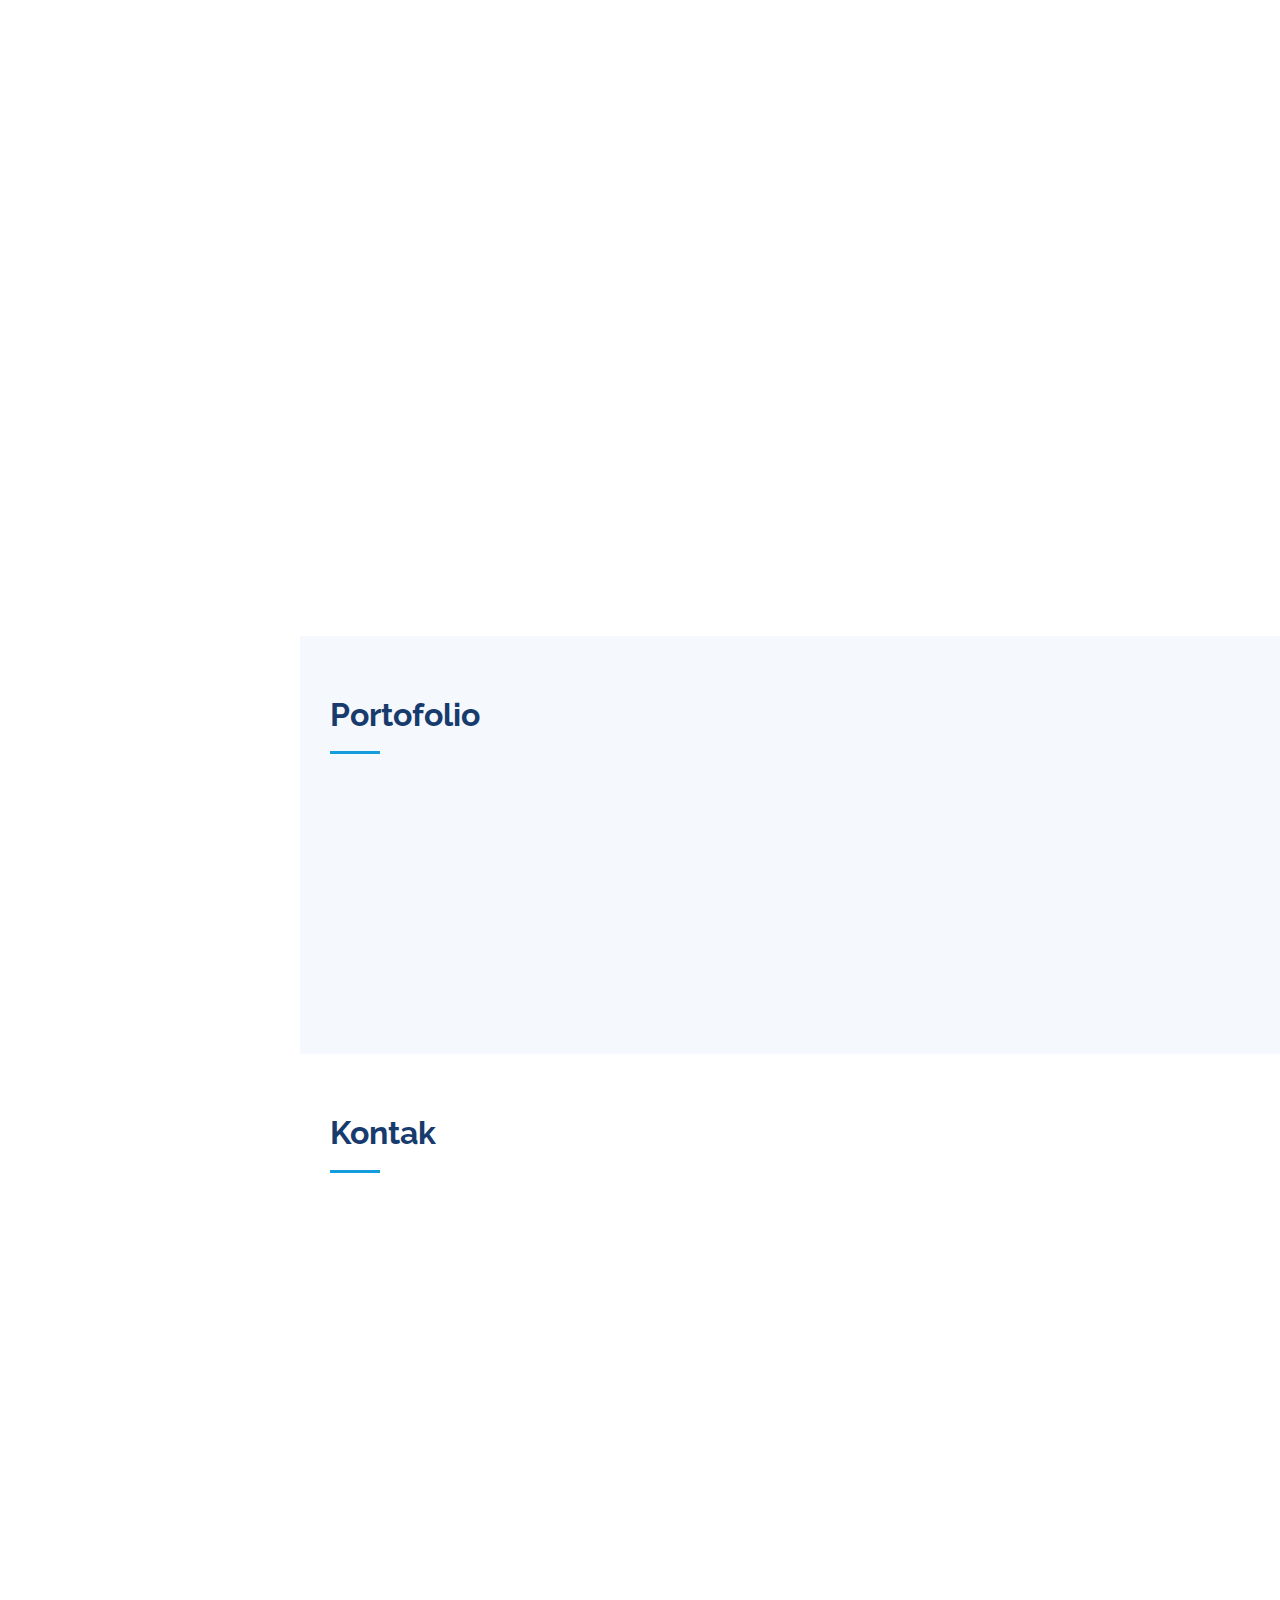
==== commit e695d748: "Perbaiki tampilan typo" ====
--- a/index.html
+++ b/index.html
@@ -66,7 +66,7 @@
               <a href="#resume" class="nav-link scrollto"><i class='bx bx-book-bookmark'></i> <span>Resume</span></a>
             </li>
             <li>
-              <a href="#portfolio" class="nav-link scrollto"><i class='bx bx-layer'></i><span>Pertofolio</span></a>
+              <a href="#portfolio" class="nav-link scrollto"><i class='bx bx-layer'></i><span>Portofolio</span></a>
             </li>
             <li>
               <a href="#contact" class="nav-link scrollto"><i class="bx bx-envelope"></i> <span>Kontak</span></a>
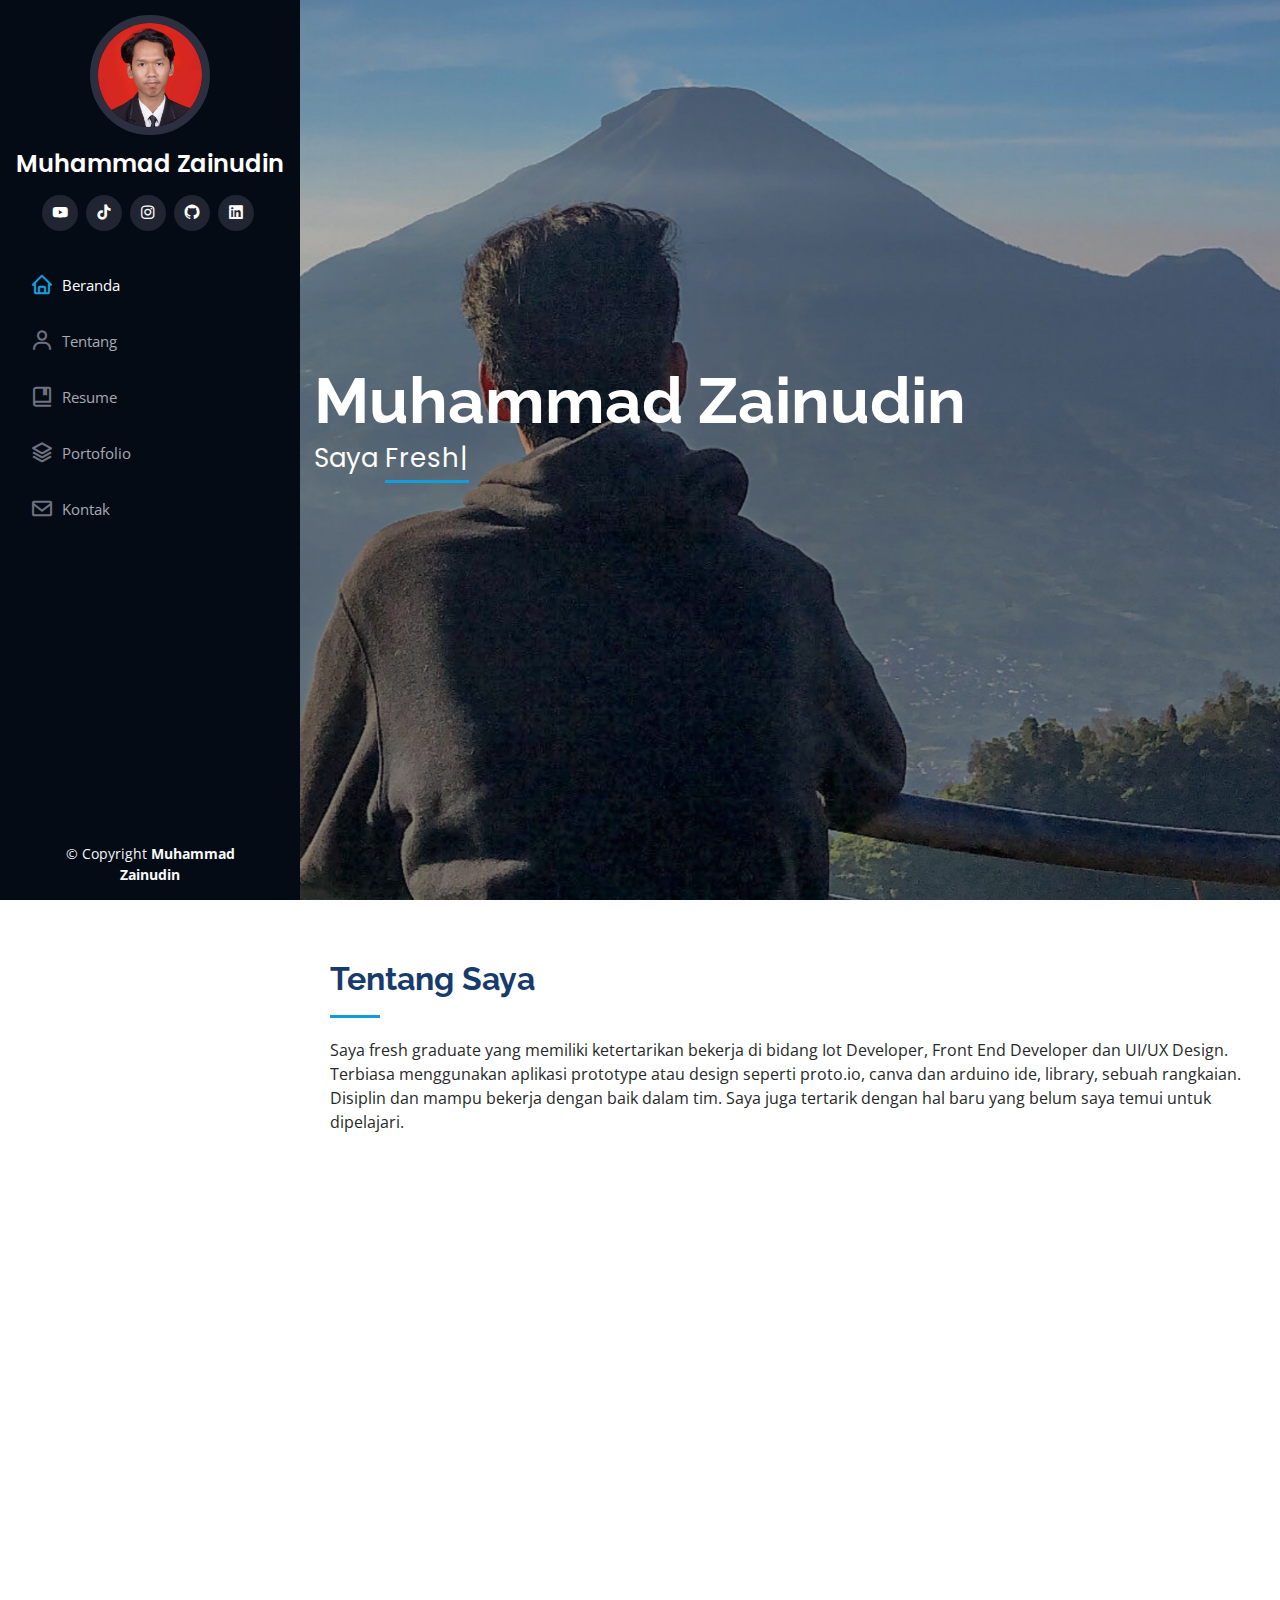
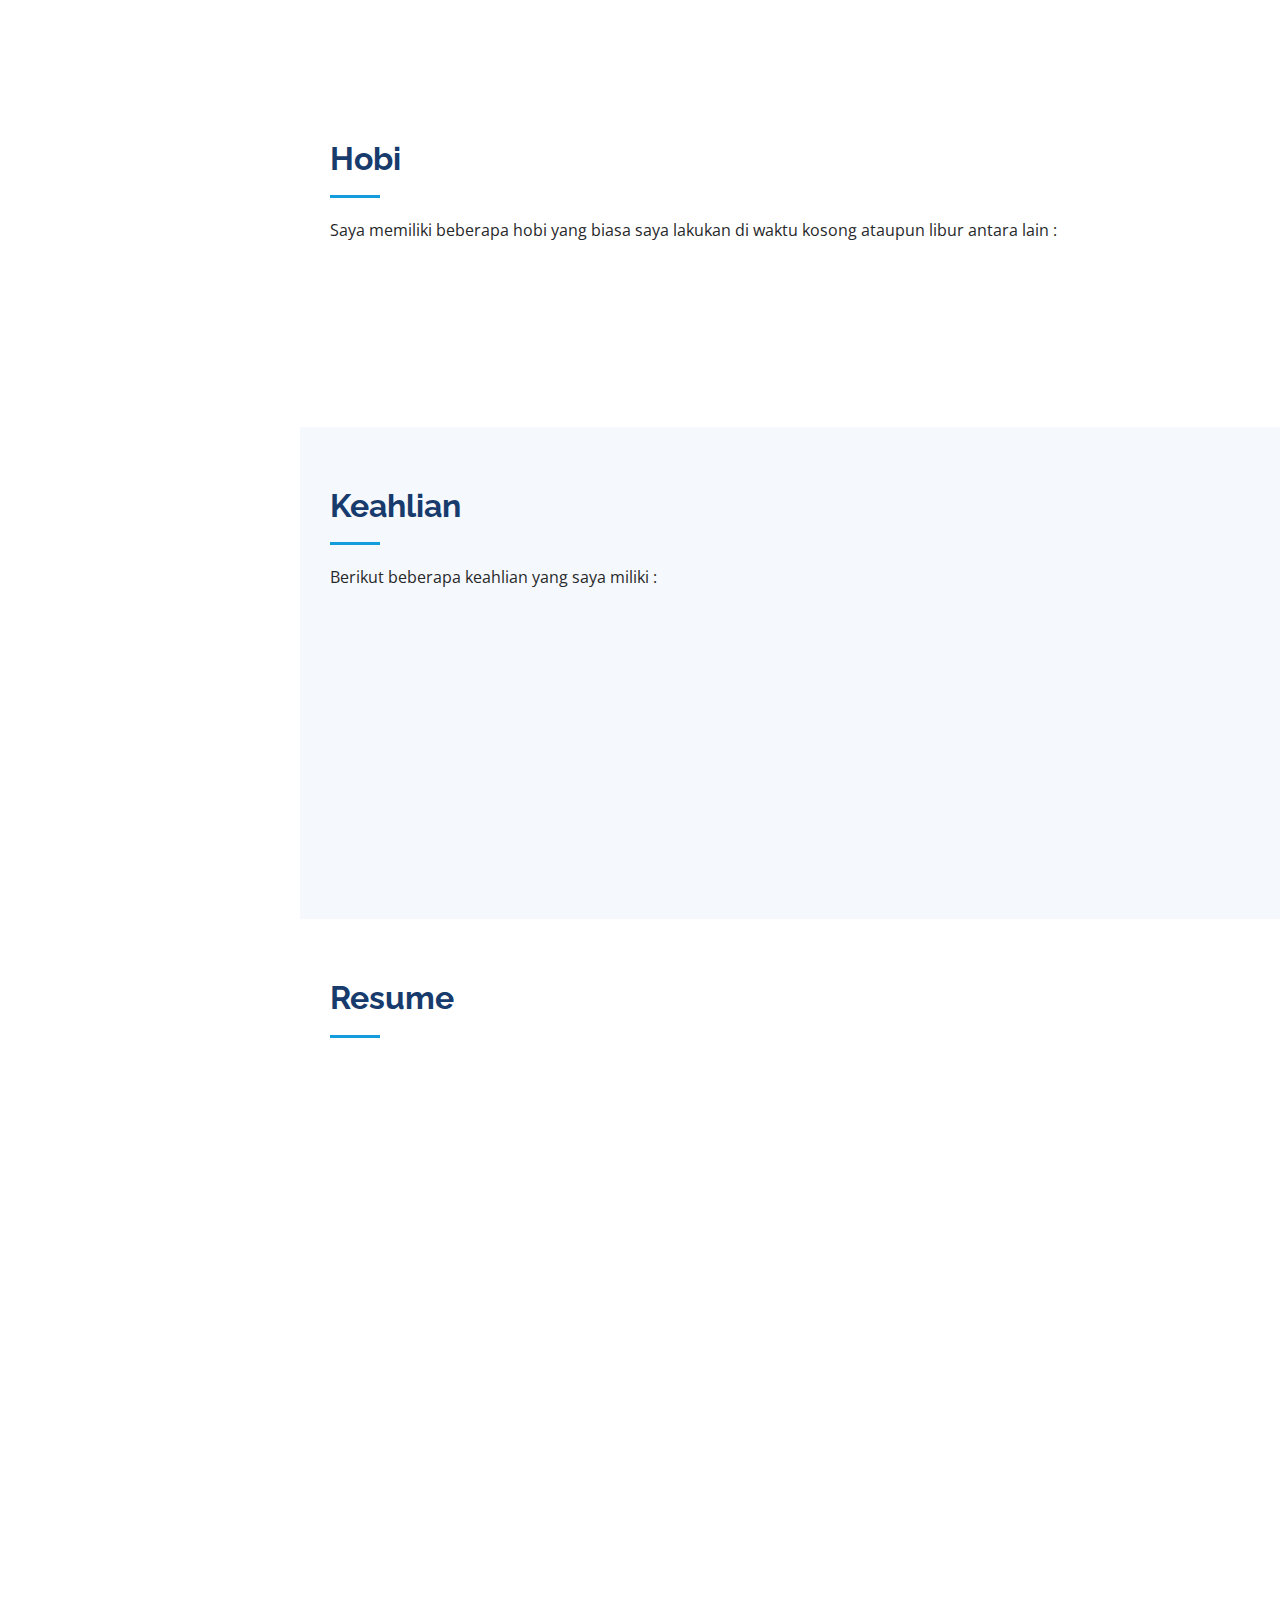
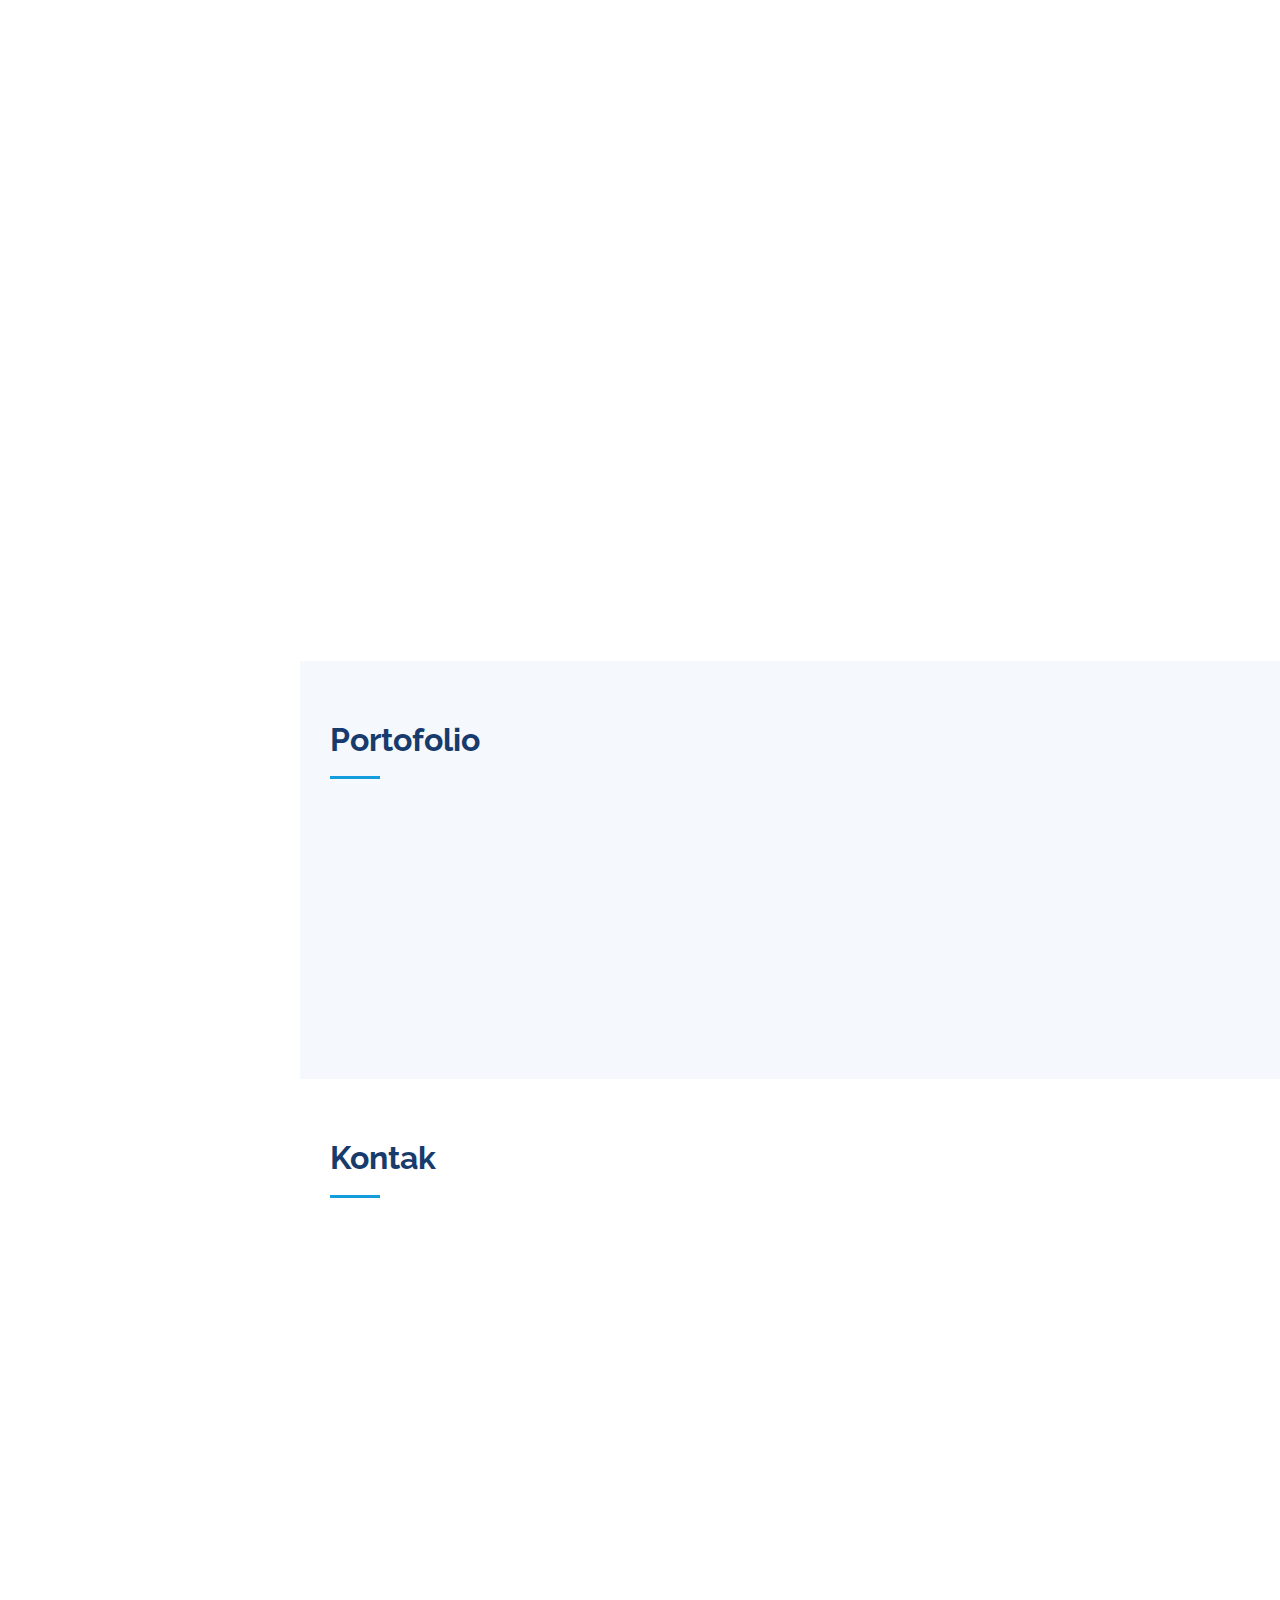
==== commit c402c9d9: "update pengalaman" ====
--- a/index.html
+++ b/index.html
@@ -82,7 +82,7 @@
     <section id="hero" class="d-flex flex-column justify-content-center align-items-center">
       <div class="hero-container" data-aos="fade-in">
         <h1>Muhammad Zainudin</h1>
-        <p>Saya <span class="typed" data-typed-items="Fresh Graduate, Informatics Engineering, UI/UX Design, Front End Developer, IoT Developer"></span></p>
+        <p>Saya <span class="typed" data-typed-items="Fresh Graduate, UI/UX Design, Front End Developer, IoT Developer"></span></p>
       </div>
     </section>
     <!-- End Hero -->
@@ -94,7 +94,7 @@
           <div class="section-title">
             <h2>Tentang Saya</h2>
             <p class="justify">
-              Saya fresh graduate yang memiliki ketertarikan bekerja di bidang Iot Developer dan UI/UX Design. Terbiasa menggunakan aplikasi prototype atau design seperti proto.io, canva dan arduino ide, library, sebuah rangkaian. Disiplin dan
+              Saya fresh graduate yang memiliki ketertarikan bekerja di bidang Iot Developer,  Front End Developer dan UI/UX Design. Terbiasa menggunakan aplikasi prototype atau design seperti proto.io, canva dan arduino ide, library, sebuah rangkaian. Disiplin dan
               mampu bekerja dengan baik dalam tim. Saya juga tertarik dengan hal baru yang belum saya temui untuk dipelajari.
             </p>
           </div>
@@ -248,7 +248,7 @@
               <h3 class="resume-title">Ringkasan</h3>
               <div class="resume-item pb-0">
                 <h4>Muhammad Zainudin</h4>
-                <p class="justify">Saya Adalah seorang Fresh Graduate lulusan tahun 2023 yang memiliki minat memiliki karir di bidang IT dan saya adalah seorang yang cepat beradaptasi pada lingkungan baru.</p>
+                <p class="justify">Saya Adalah seorang Fresh Graduate lulusan tahun 2023 yang memiliki minat memiliki karir di bidang Iot Developer,  Front End Develope, UI/UX Design dan saya adalah seorang yang cepat beradaptasi pada lingkungan baru.</p>
                 <ul>
                   <li>Bantargebang, Kota Bekasi</li>
                   <li>081386716108</li>
@@ -267,10 +267,8 @@
                 <h4>SMKN 2 Kota Bekasi</h4>
                 <h5>2015 - 2018</h5>
                 <p><em>Teknik Sepeda Motor</em></p>
-                <p>Gpa. 7.5 dari 100</p>
-              </div>
-            </div>
-            <div class="col-lg-6" data-aos="fade-up" data-aos-delay="100">
+                <p>Gpa. 75 dari 100</p>
+              </div>
               <h3 class="resume-title">Pengalaman Internship</h3>
               <div class="resume-item">
                 <h4>Front End Developer</h4>
@@ -279,13 +277,25 @@
                 <ul>
                   <li>Mengembangkan dan memperbaiki user interface halaman web.</li>
                   <li>Mengoptimalkan kode berbasis HTML dan CSS untuk performansi maksimal.</li>
-                  <li>Membuat interaksi antar halaman.</li>
                   <li>Membuat konten digital yang responsif</li>
                   <li>Melakukan penyimpanan data menggunakan github.</li>
                 </ul>
               </div>
-
-              <h3 class="resume-title">Pengalaman Projek</h3>
+            </div>
+
+            <div class="col-lg-6" data-aos="fade-up" data-aos-delay="100">
+              <h3 class="resume-title">Pengalaman</h3>
+              <div class="resume-item">
+                <h4>IOT Developer</h4>
+                <h5>2020 - 2022</h5>
+                <p><em>Universitas Bina Insani </em></p>
+                <ul>
+                  <li>Mencari pelanggan baru dan mempertahankan pelanggan yang sudah ada.</li>
+                  <li>Mencari member baru dan mempertahankan member yang sudah ada.</li>
+                  <li>Mengelola daftar pelanggan dan menjaga hubungan yang baik dengan pelanggan melalui follow-up secara berkala.</li>
+                  <li>Menjaga kualitas layanan pelanggan dan member dengan memberikan respon yang baik terhadap pertanyaan, keluhan, atau saran dari konsumen.</li>
+                </ul>
+              </div>
               <div class="resume-item">
                 <h4>IOT Developer</h4>
                 <h5>2020 - 2022</h5>
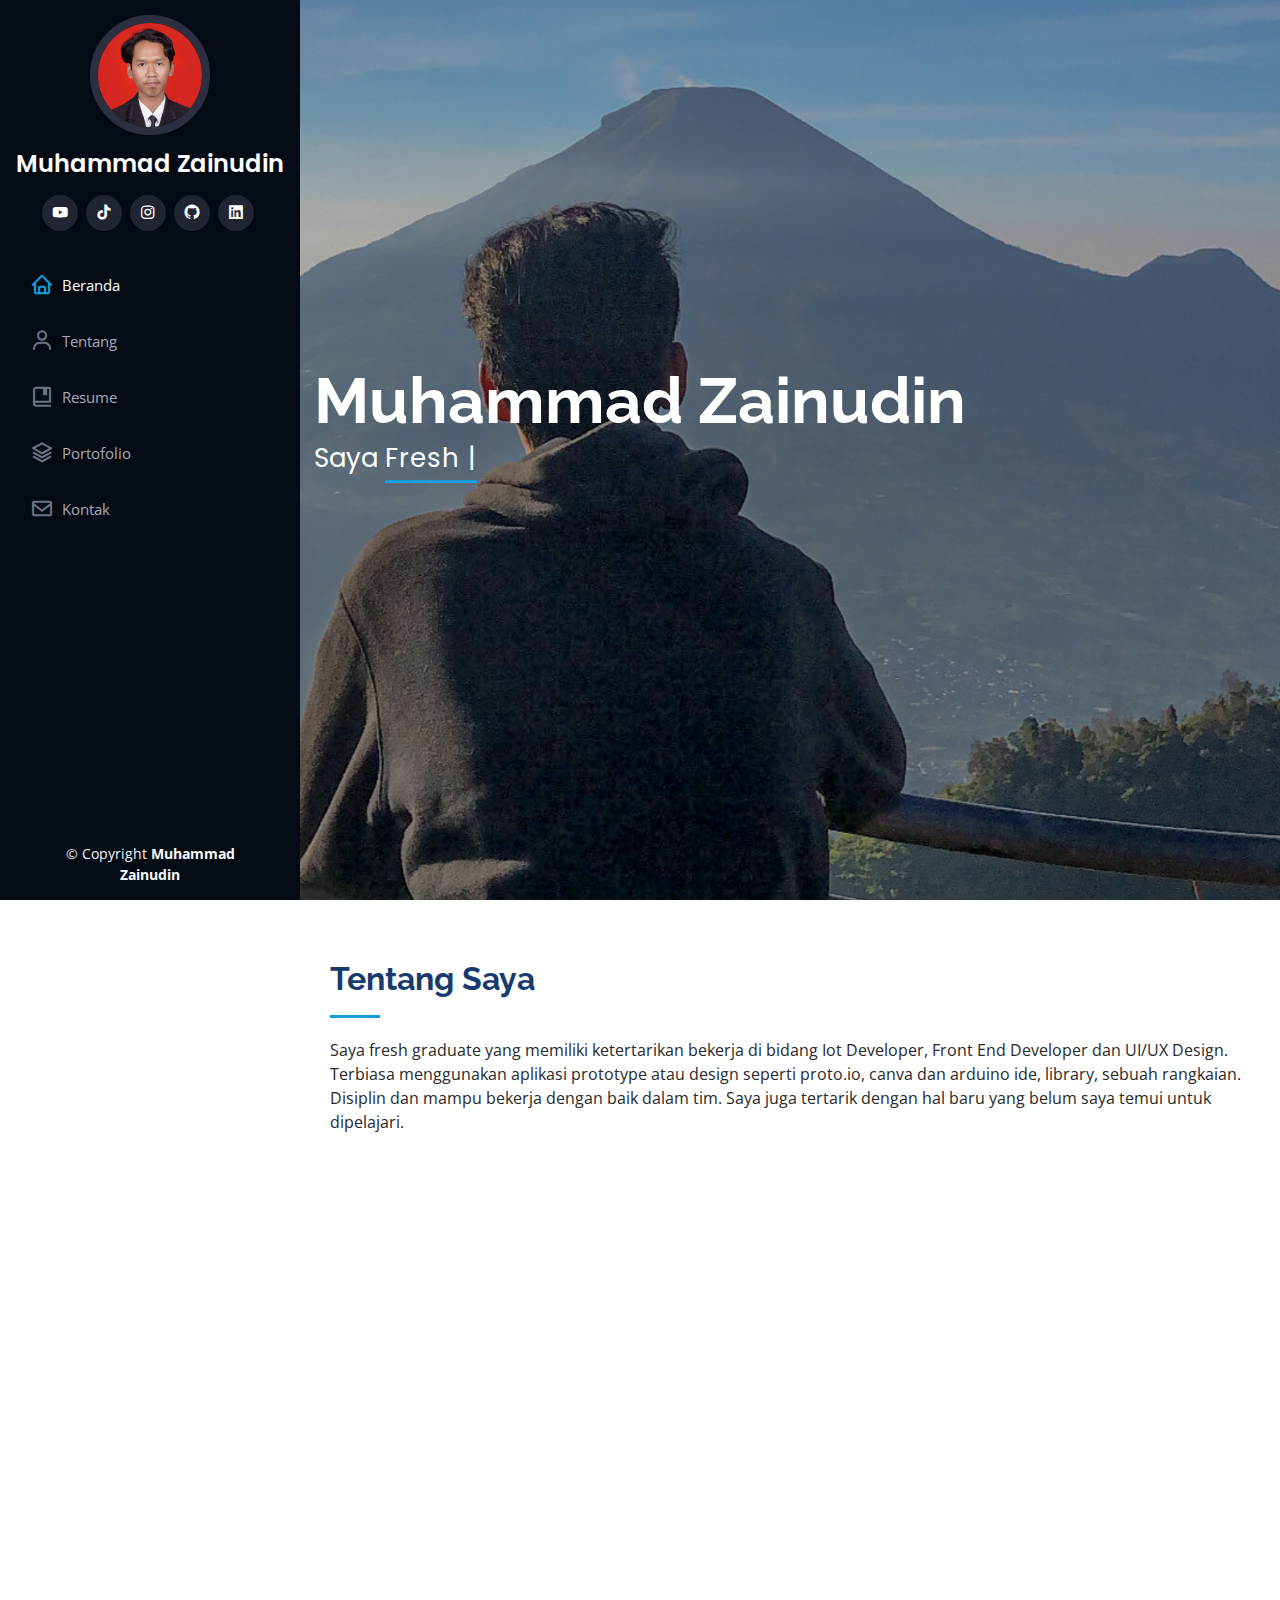
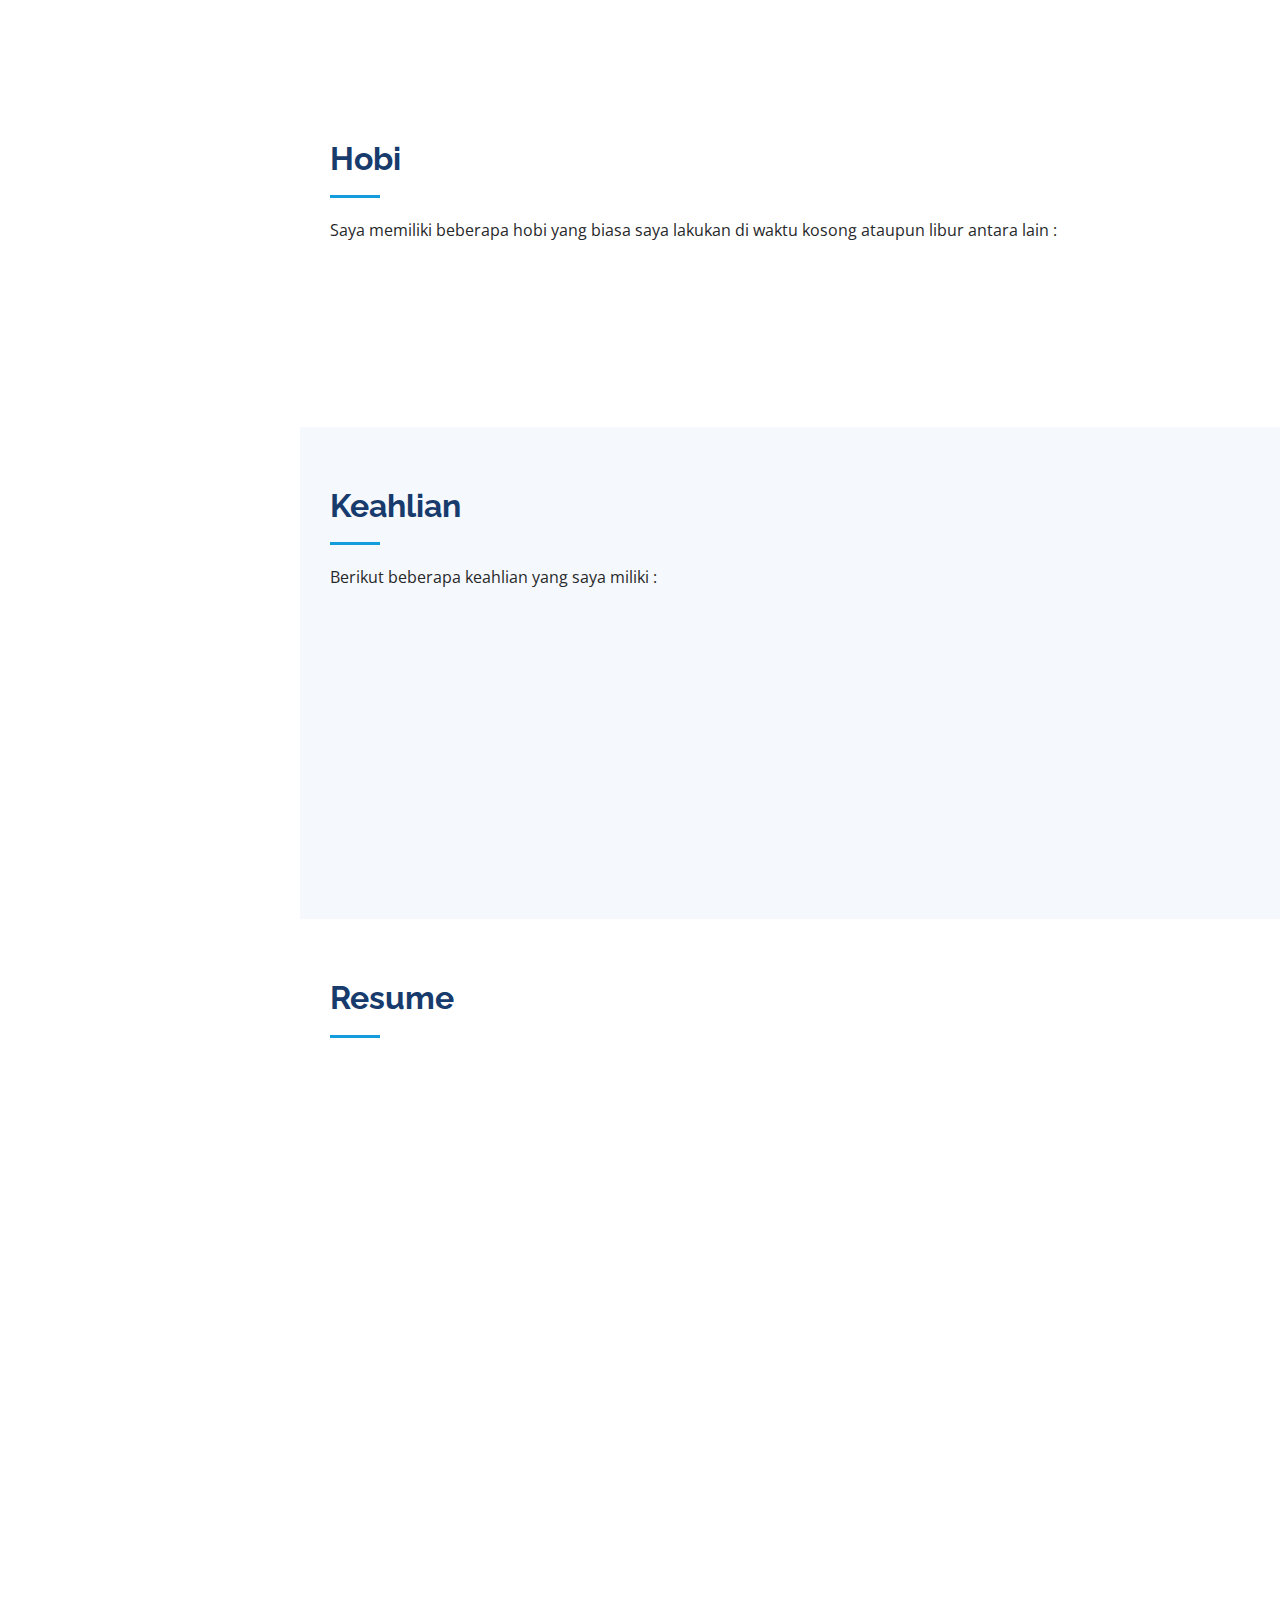
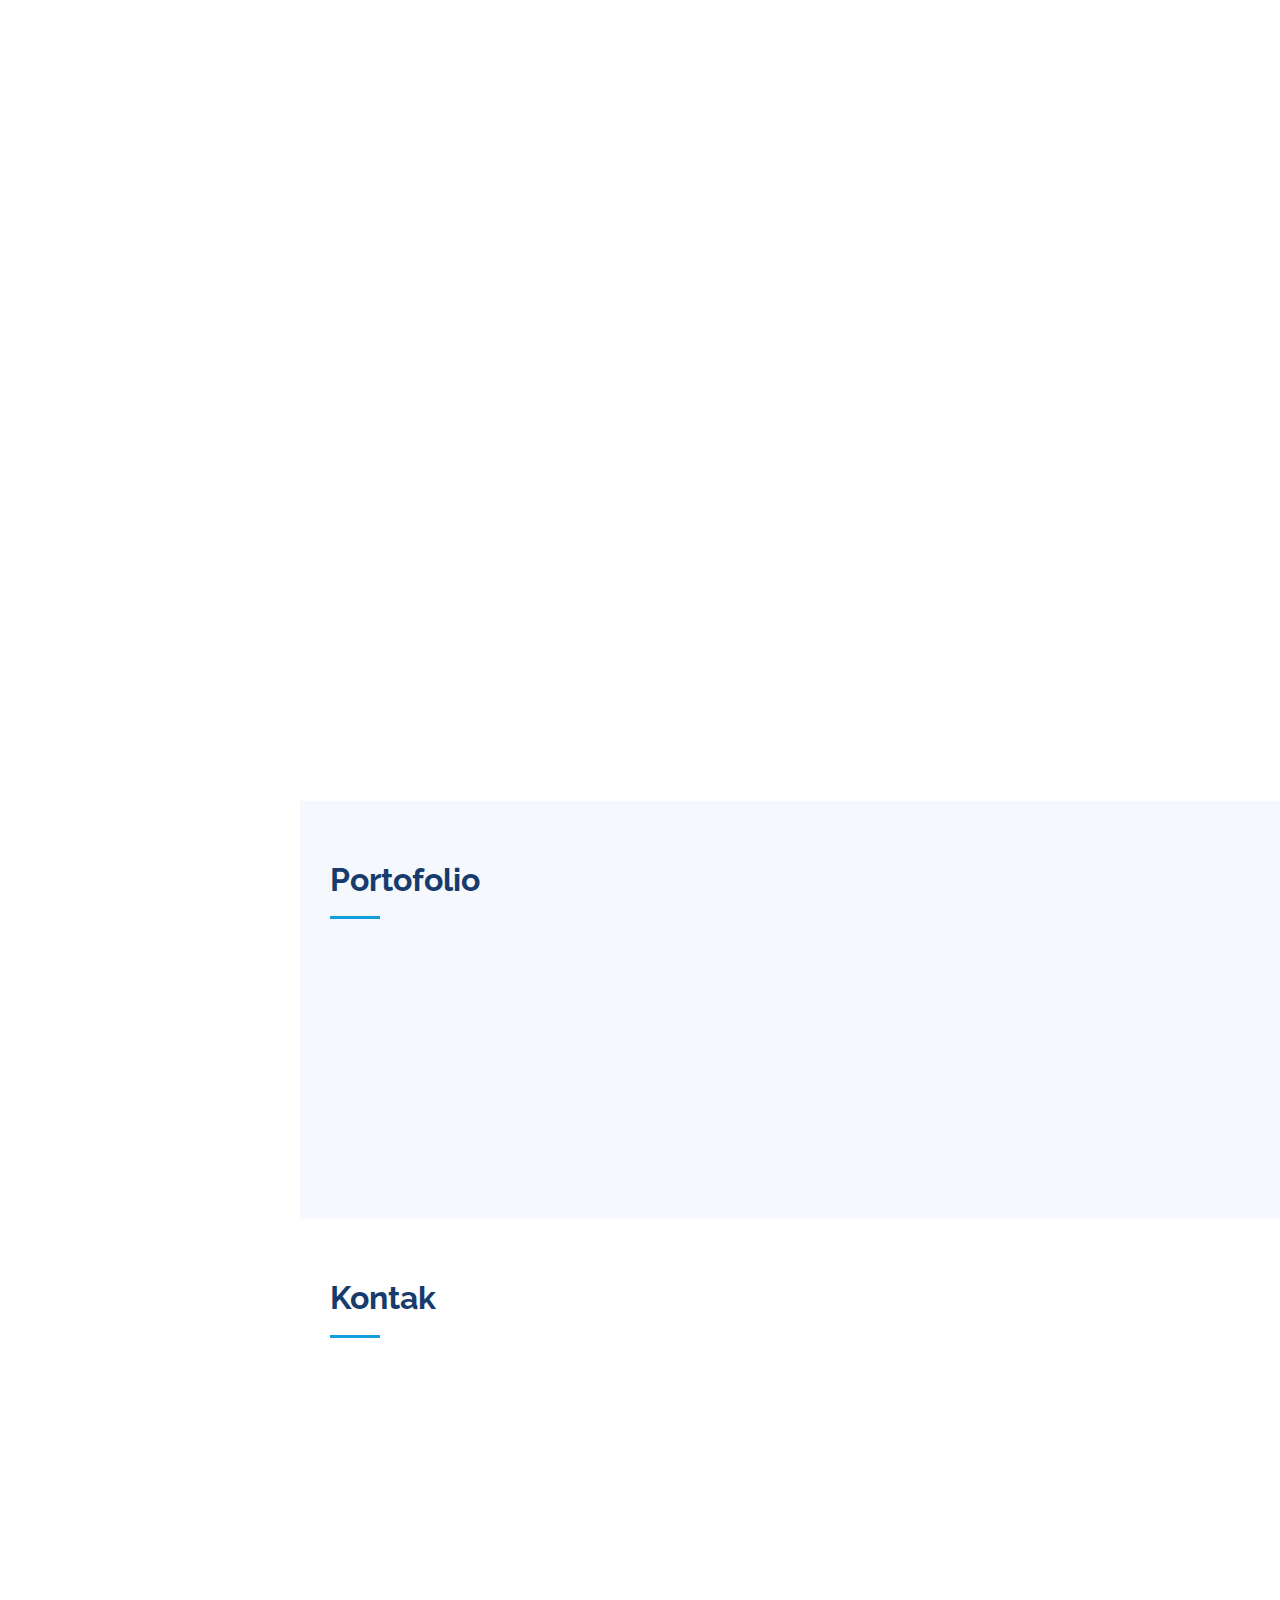
==== commit 3c3440dc: "Update index.html" ====
--- a/index.html
+++ b/index.html
@@ -275,10 +275,12 @@
                 <h5>2021 - 2022</h5>
                 <p><em>PT. Jasa Marga (Persero) Tbk. </em></p>
                 <ul>
-                  <li>Mengembangkan dan memperbaiki user interface halaman web.</li>
+                  <li>Mengembangkan dan memperbaiki user interface halaman web menggunakan laravel.</li>
                   <li>Mengoptimalkan kode berbasis HTML dan CSS untuk performansi maksimal.</li>
-                  <li>Membuat konten digital yang responsif</li>
-                  <li>Melakukan penyimpanan data menggunakan github.</li>
+                  <li>Berkolaborasi dengan tim designer web, back end dan pengembangan lainnya.</li>
+                  <li>Melakukan pengujian dan debugging untuk memastikan sistem dapat berjalan dengan baik.</li>
+                  <li>Menghubungkan projek menggunakan git/github agar mudah diakses dan disimpan.</li>
+                  <li>Membuat konten digital yang responsif.</li>
                 </ul>
               </div>
             </div>
@@ -286,9 +288,9 @@
             <div class="col-lg-6" data-aos="fade-up" data-aos-delay="100">
               <h3 class="resume-title">Pengalaman</h3>
               <div class="resume-item">
-                <h4>IOT Developer</h4>
+                <h4>SALESMAN</h4>
                 <h5>2020 - 2022</h5>
-                <p><em>Universitas Bina Insani </em></p>
+                <p><em>PT. Mahkota Sukses Indonesia </em></p>
                 <ul>
                   <li>Mencari pelanggan baru dan mempertahankan pelanggan yang sudah ada.</li>
                   <li>Mencari member baru dan mempertahankan member yang sudah ada.</li>
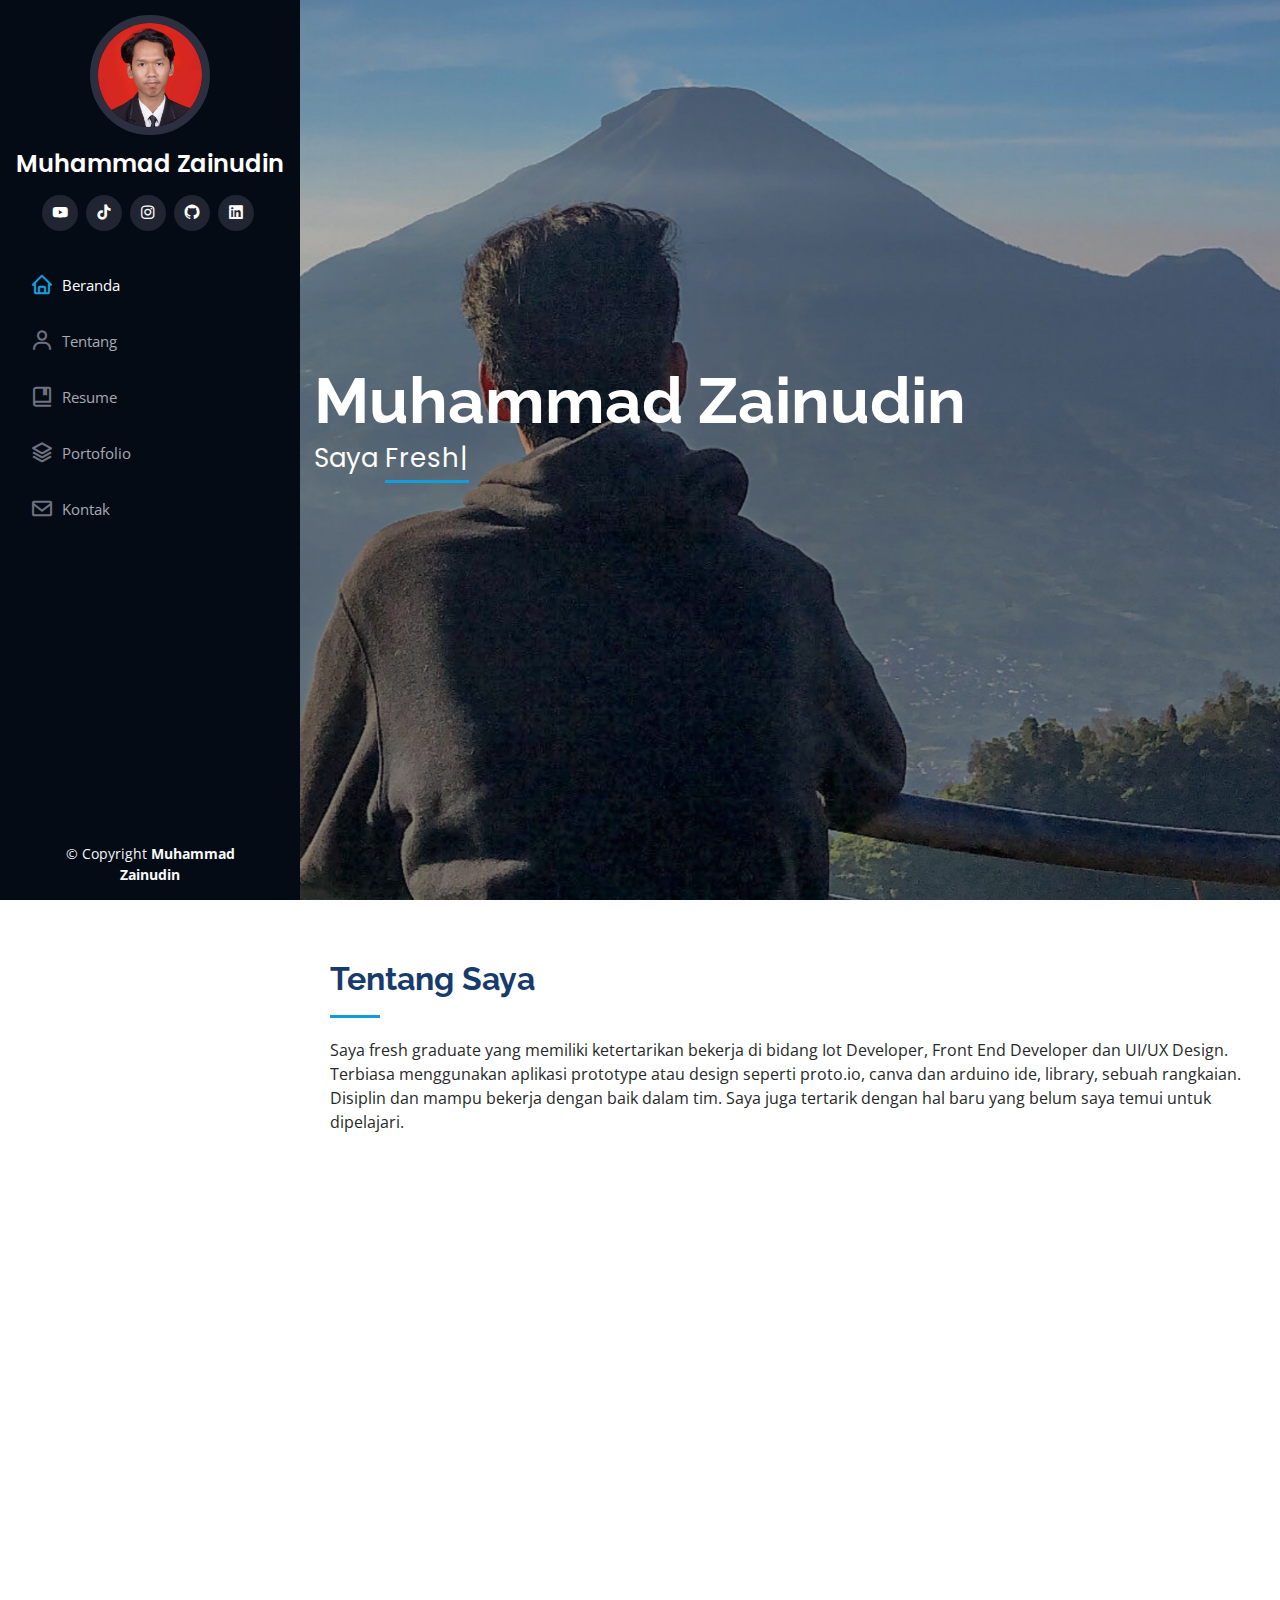
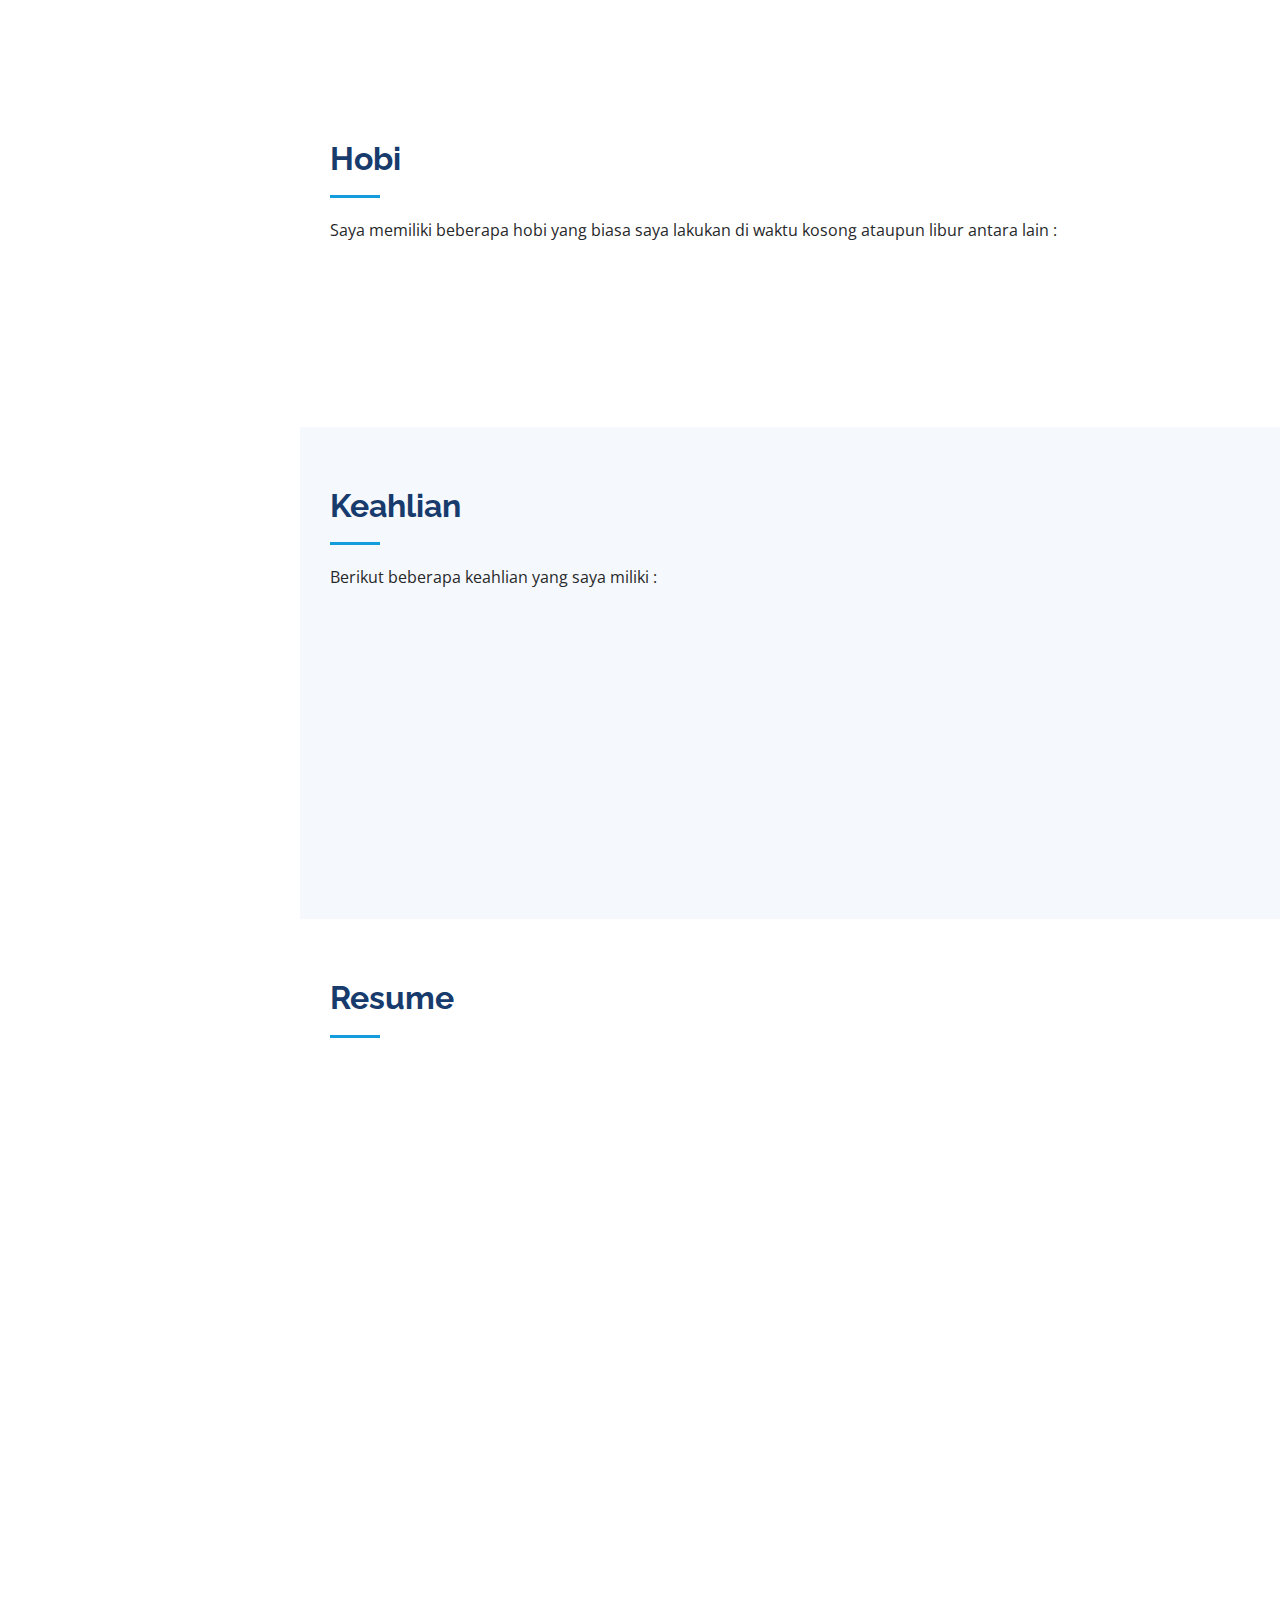
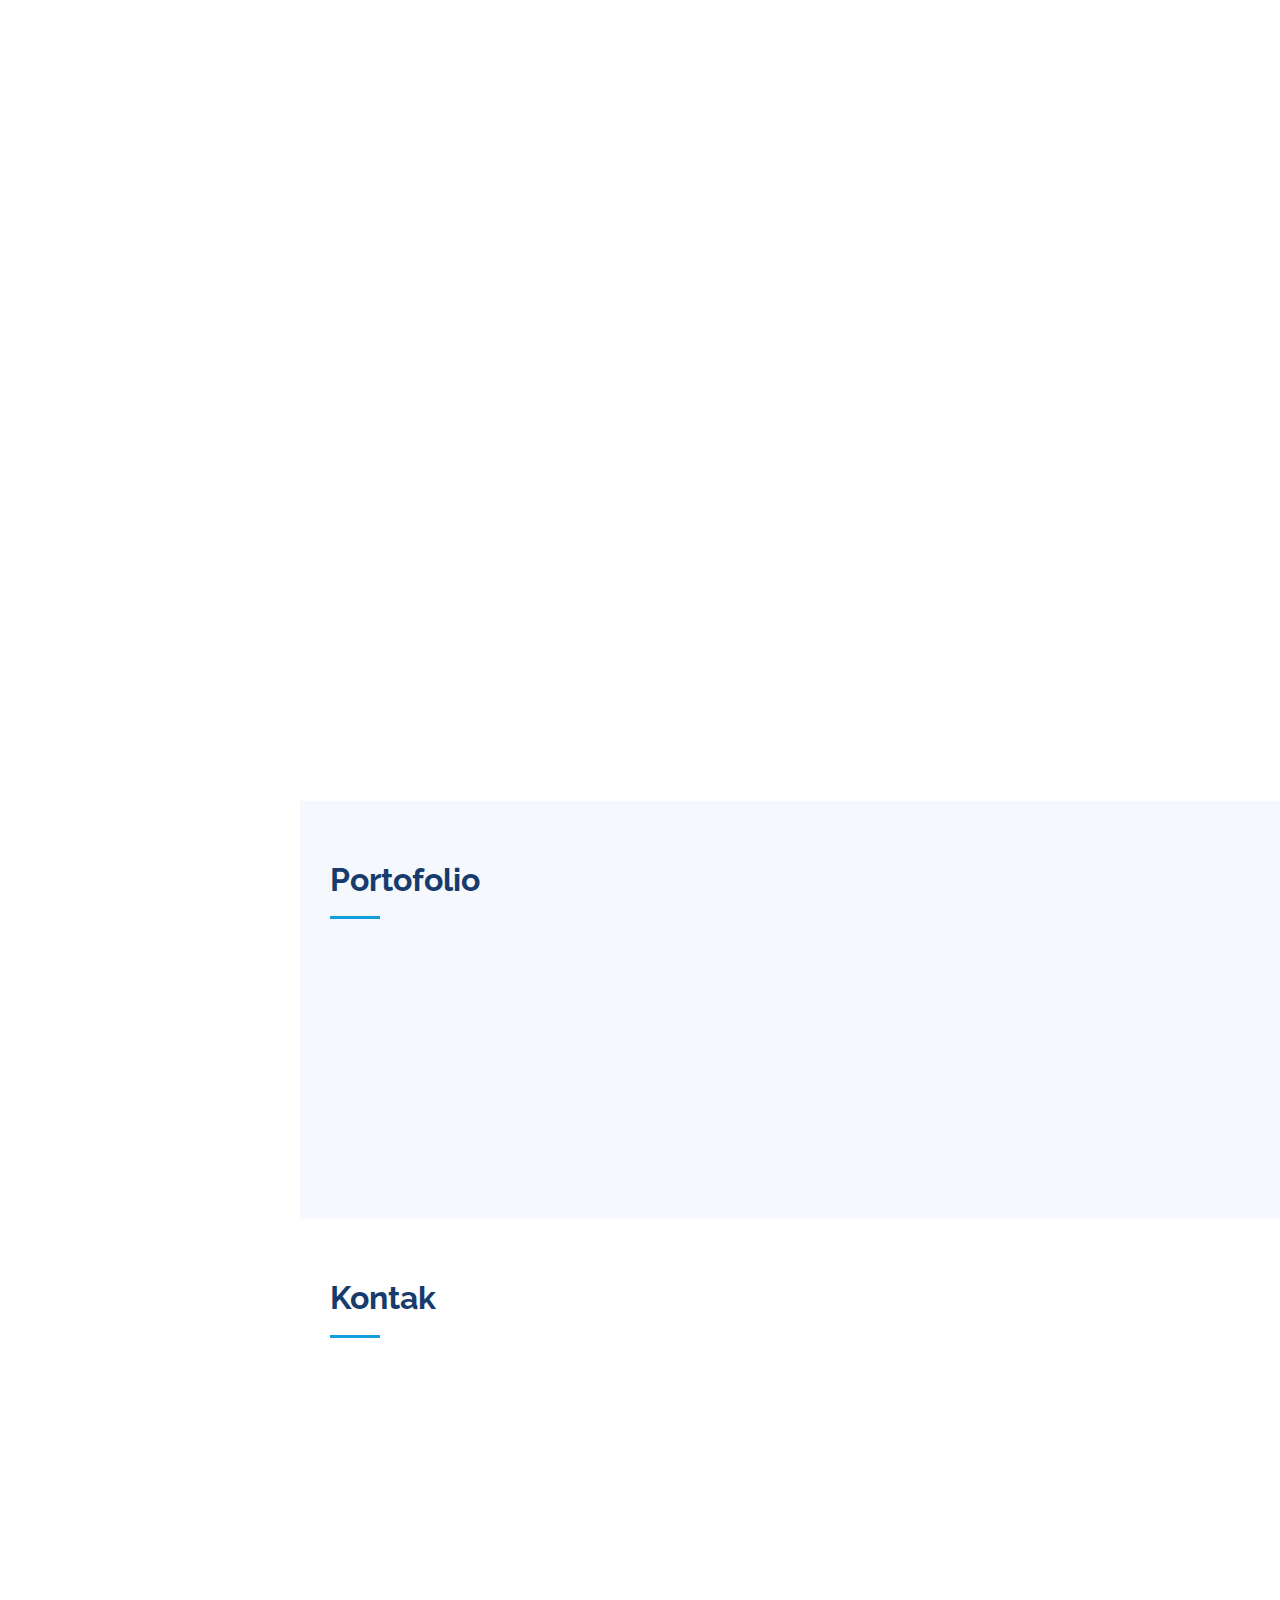
==== commit f11d831a: "Update index.html" ====
--- a/index.html
+++ b/index.html
@@ -288,7 +288,7 @@
             <div class="col-lg-6" data-aos="fade-up" data-aos-delay="100">
               <h3 class="resume-title">Pengalaman</h3>
               <div class="resume-item">
-                <h4>SALESMAN</h4>
+                <h4>SALESMAN  <small class="text-muted">Freelance</small></h4>
                 <h5>2020 - 2022</h5>
                 <p><em>PT. Mahkota Sukses Indonesia </em></p>
                 <ul>
